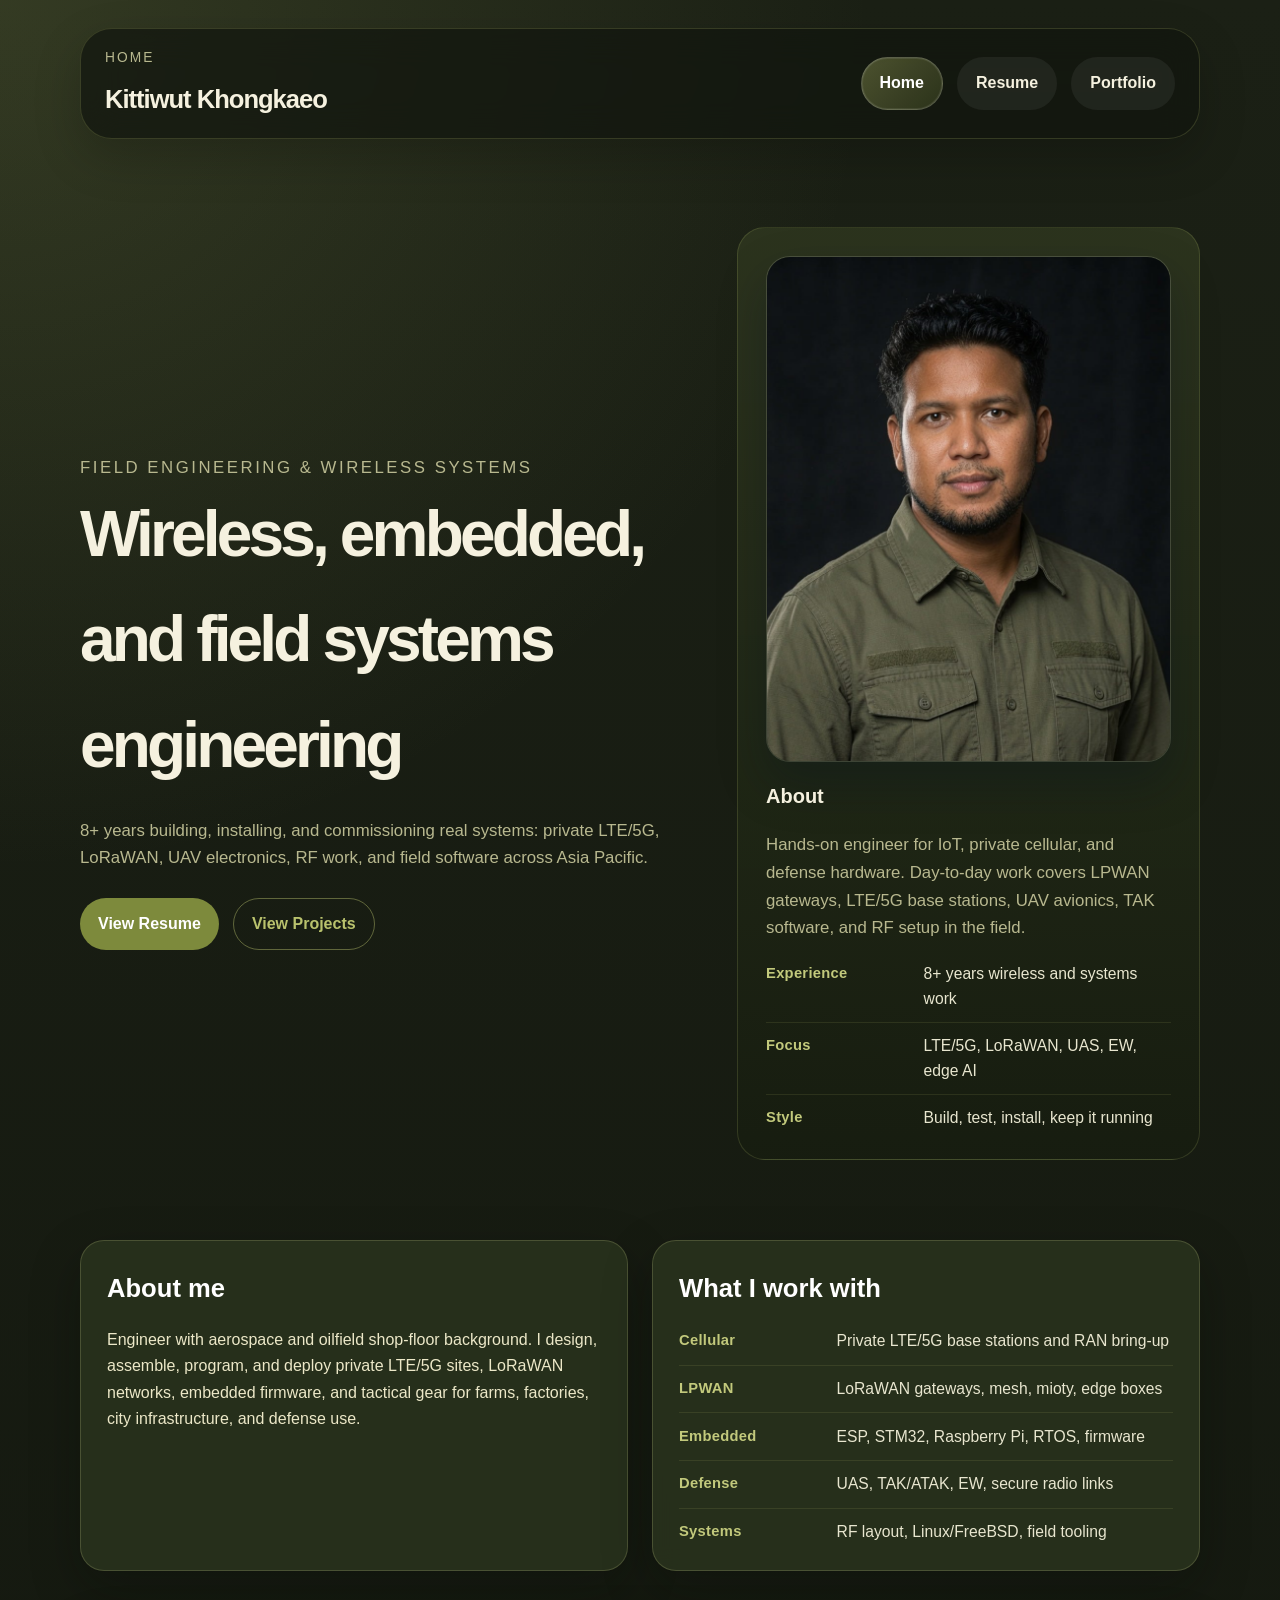
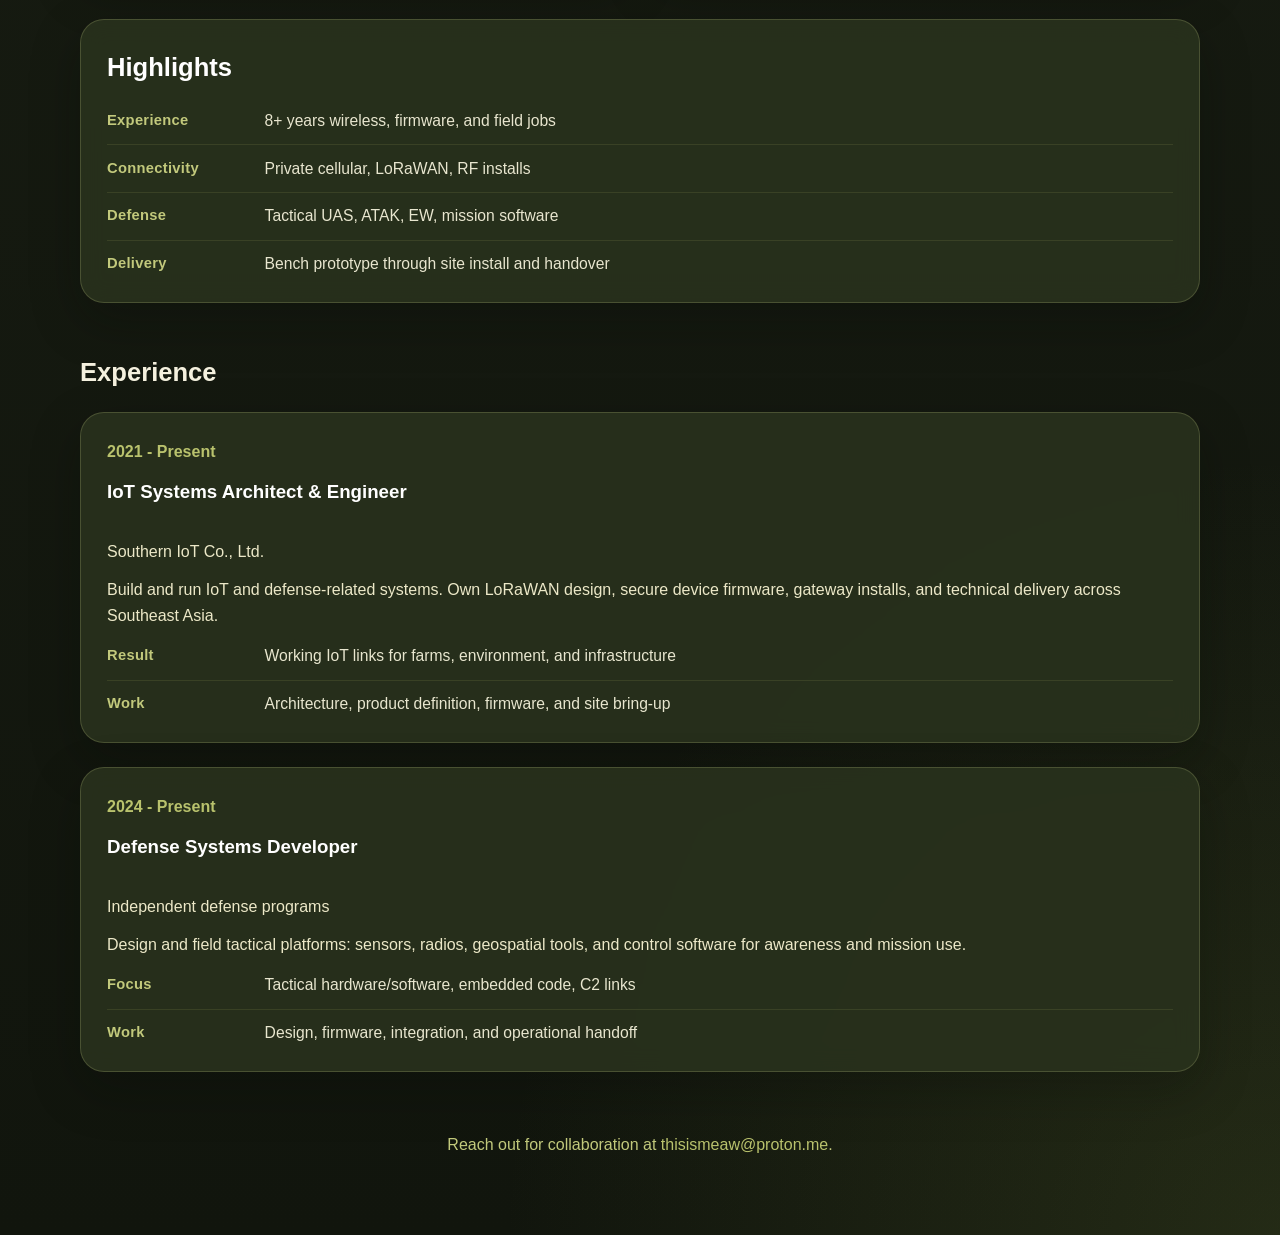
==== index.html @ ca8eb490 "Release" ====
<!DOCTYPE html>
<html lang="en">
  <head>
    <meta charset="UTF-8" />
    <meta name="viewport" content="width=device-width, initial-scale=1.0" />
    <title>Kittiwut Khongkaeo | Home</title>
    <link rel="stylesheet" href="assets/css/site.css" />
  </head>
  <body>
    <main class="container">
      <header class="site-header">
        <div>
          <p class="site-label">Home</p>
          <h1 class="site-title">Kittiwut Khongkaeo</h1>
        </div>
        <nav class="nav-links">
          <a href="index.html" class="active" aria-current="page">Home</a>
          <a href="resume.html">Resume</a>
          <a href="portfolio.html">Portfolio</a>
        </nav>
      </header>

      <section class="hero with-profile">
        <div class="hero-copy">
          <p class="site-label">Field engineering &amp; wireless systems</p>
          <h1>Wireless, embedded, and field systems engineering</h1>
          <p>
            8+ years building, installing, and commissioning real systems: private LTE/5G, LoRaWAN,
            UAV electronics, RF work, and field software across Asia Pacific.
          </p>
          <div class="hero-actions">
            <a class="button" href="resume.html">View Resume</a>
            <a class="button secondary" href="portfolio.html">View Projects</a>
          </div>
        </div>
        <article class="profile-card">
          <img class="profile-image" src="assets/images/profile.jpg" alt="Kittiwut Khongkaeo" />
          <h2>About</h2>
          <p>
            Hands-on engineer for IoT, private cellular, and defense hardware. Day-to-day work covers
            LPWAN gateways, LTE/5G base stations, UAV avionics, TAK software, and RF setup in the field.
          </p>
          <ul class="details-list">
            <li><span>Experience</span><span>8+ years wireless and systems work</span></li>
            <li><span>Focus</span><span>LTE/5G, LoRaWAN, UAS, EW, edge AI</span></li>
            <li><span>Style</span><span>Build, test, install, keep it running</span></li>
          </ul>
        </article>
      </section>

      <section class="section">
        <div class="grid">
          <div class="card">
            <h2>About me</h2>
            <p>
              Engineer with aerospace and oilfield shop-floor background. I design, assemble, program, and
              deploy private LTE/5G sites, LoRaWAN networks, embedded firmware, and tactical gear for farms,
              factories, city infrastructure, and defense use.
            </p>
          </div>
          <div class="card">
            <h2>What I work with</h2>
            <ul class="details-list">
              <li><span>Cellular</span><span>Private LTE/5G base stations and RAN bring-up</span></li>
              <li><span>LPWAN</span><span>LoRaWAN gateways, mesh, mioty, edge boxes</span></li>
              <li><span>Embedded</span><span>ESP, STM32, Raspberry Pi, RTOS, firmware</span></li>
              <li><span>Defense</span><span>UAS, TAK/ATAK, EW, secure radio links</span></li>
              <li><span>Systems</span><span>RF layout, Linux/FreeBSD, field tooling</span></li>
            </ul>
          </div>
        </div>
      </section>

      <section class="section">
        <div class="card">
          <h2>Highlights</h2>
          <ul class="details-list">
            <li><span>Experience</span><span>8+ years wireless, firmware, and field jobs</span></li>
            <li><span>Connectivity</span><span>Private cellular, LoRaWAN, RF installs</span></li>
            <li><span>Defense</span><span>Tactical UAS, ATAK, EW, mission software</span></li>
            <li><span>Delivery</span><span>Bench prototype through site install and handover</span></li>
          </ul>
        </div>
      </section>

      <section class="section">
        <h2>Experience</h2>
        <div class="timeline">
          <div class="card timeline-item">
            <time>2021 - Present</time>
            <h3>IoT Systems Architect &amp; Engineer</h3>
            <p>Southern IoT Co., Ltd.</p>
            <p>
              Build and run IoT and defense-related systems. Own LoRaWAN design, secure device firmware,
              gateway installs, and technical delivery across Southeast Asia.
            </p>
            <ul class="details-list">
              <li><span>Result</span><span>Working IoT links for farms, environment, and infrastructure</span></li>
              <li><span>Work</span><span>Architecture, product definition, firmware, and site bring-up</span></li>
            </ul>
          </div>
          <div class="card timeline-item">
            <time>2024 - Present</time>
            <h3>Defense Systems Developer</h3>
            <p>Independent defense programs</p>
            <p>
              Design and field tactical platforms: sensors, radios, geospatial tools, and control software
              for awareness and mission use.
            </p>
            <ul class="details-list">
              <li><span>Focus</span><span>Tactical hardware/software, embedded code, C2 links</span></li>
              <li><span>Work</span><span>Design, firmware, integration, and operational handoff</span></li>
            </ul>
          </div>
        </div>
      </section>

      <footer class="footer">
        <p>Reach out for collaboration at <a href="mailto:thisismeaw@proton.me">thisismeaw@proton.me</a>.</p>
      </footer>
    </main>
  </body>
</html>
---- assets/css/site.css ----
:root {
  color-scheme: dark;
  color: #f5f1df;
  background: #1b2015;
  font-family: 'Inter', 'Segoe UI', Tahoma, Geneva, Verdana, sans-serif;
  font-size: 16px;
  line-height: 1.65;
  --surface: rgba(41, 49, 29, 0.92);
  --surface-strong: rgba(24, 30, 18, 0.98);
  --border: rgba(182, 190, 125, 0.24);
  --accent: #b9c26d;
  --accent-strong: #7d8a3c;
  --text-muted: #b8b88f;
}

* {
  box-sizing: border-box;
}

html, body {
  margin: 0;
  min-height: 100%;
}

body {
  background: radial-gradient(circle at top left, rgba(141, 153, 84, 0.22), transparent 28%),
              radial-gradient(circle at bottom right, rgba(112, 129, 57, 0.2), transparent 25%),
              linear-gradient(180deg, #1b2015 0%, #11150d 100%);
  color: #f5f1df;
}

img {
  max-width: 100%;
  display: block;
}

.card img {
  width: 100%;
  border-radius: 22px;
  margin-bottom: 18px;
  object-fit: cover;
}

.card.card-horizontal {
  display: grid;
  grid-template-columns: minmax(260px, 340px) minmax(0, 1fr);
  gap: 28px 32px;
  align-items: start;
}

.card.card-horizontal .card-image-link,
.card.card-horizontal .card-media,
.card.card-horizontal .card-side {
  width: 100%;
  max-width: none;
  min-width: 0;
}

.card-media {
  margin: 0;
  display: flex;
  flex-direction: column;
  gap: 10px;
  min-width: 0;
}

.card-media .card-image-link {
  width: 100%;
  max-width: 100%;
}

/* Photo-style caption under image column only */
.card-media .image-note,
.image-note {
  display: block;
  margin: 0;
  padding: 0 4px;
  width: 100%;
  box-sizing: border-box;
  font-size: 0.75rem;
  line-height: 1.45;
  color: var(--text-muted);
  text-align: left;
  font-style: italic;
  opacity: 0.92;
}

.card.card-horizontal .card-body {
  min-width: 0;
}

.card.card-horizontal .card-image {
  width: 100%;
  height: 240px;
  margin-bottom: 0;
  border-radius: 26px;
  object-fit: cover;
  object-position: center;
}

.card-side {
  display: flex;
  align-items: center;
  justify-content: center;
  min-height: 220px;
  border-radius: 26px;
  overflow: hidden;
  box-shadow: 0 16px 40px rgba(0, 0, 0, 0.18);
  background: linear-gradient(180deg, rgba(92, 102, 41, 0.9), rgba(63, 70, 28, 0.85));
  color: #f7f5e2;
  padding: 24px;
  text-align: center;
  font-size: 1rem;
  line-height: 1.4;
}

.card-side span {
  display: inline-block;
  max-width: 100%;
}

.project-grid {
  display: flex;
  flex-direction: column;
  gap: 24px;
}

.card-image-link {
  display: block;
  width: 100%;
  border-radius: 26px;
  overflow: hidden;
  box-shadow: 0 16px 40px rgba(0, 0, 0, 0.18);
  transition: transform 180ms ease, box-shadow 180ms ease;
}

.card-image-link:hover {
  transform: translateY(-2px);
  box-shadow: 0 22px 54px rgba(0, 0, 0, 0.24);
}

.card-image-link img {
  display: block;
}

.card-image-link::after {
  content: "";
}

.card-image-link {
  cursor: zoom-in;
}

@media (max-width: 900px) {
  .card.card-horizontal {
    grid-template-columns: 1fr;
  }

  .card.card-horizontal .card-image {
    height: 220px;
  }
}

a {
  color: var(--accent);
  text-decoration: none;
}

a:hover {
  text-decoration: underline;
}

button, .button {
  display: inline-flex;
  align-items: center;
  justify-content: center;
  gap: 8px;
  border: none;
  border-radius: 999px;
  padding: 12px 18px;
  background: var(--accent-strong);
  color: #fff;
  cursor: pointer;
  font-weight: 600;
  transition: transform 160ms ease, box-shadow 160ms ease, background 160ms ease;
}

.button.secondary {
  background: transparent;
  color: var(--accent);
  border: 1px solid rgba(185, 194, 109, 0.45);
}

button:hover, .button:hover {
  transform: translateY(-1px);
  box-shadow: 0 16px 30px rgba(11, 15, 6, 0.32);
}

.container {
  width: min(1120px, calc(100% - 32px));
  margin: 0 auto;
  padding: 28px 0 60px;
}

.site-header {
  display: flex;
  align-items: center;
  justify-content: space-between;
  gap: 16px;
  margin-bottom: 40px;
  padding: 18px 24px;
  background: rgba(17, 21, 14, 0.72);
  border: 1px solid rgba(185, 194, 109, 0.2);
  border-radius: 32px;
  box-shadow: 0 18px 48px rgba(3, 6, 2, 0.2);
  backdrop-filter: blur(18px);
  position: sticky;
  top: 18px;
  z-index: 10;
}

.site-label {
  margin: 0 0 8px;
  color: var(--text-muted);
  font-size: 0.86rem;
  letter-spacing: 0.15em;
  text-transform: uppercase;
}

.site-title {
  margin: 0;
  font-size: clamp(1.3rem, 2vw, 1.8rem);
  letter-spacing: -0.04em;
}

.nav-links {
  display: flex;
  align-items: center;
  gap: 14px;
  flex-wrap: wrap;
}

.nav-links a {
  display: inline-flex;
  align-items: center;
  justify-content: center;
  padding: 12px 18px;
  border-radius: 999px;
  background: rgba(255, 255, 255, 0.06);
  color: #f5f1df;
  border: 1px solid transparent;
  transition: background 180ms ease, border-color 180ms ease, transform 180ms ease, color 180ms ease, box-shadow 180ms ease;
  font-weight: 600;
}

.nav-links a:hover,
.nav-links a:focus-visible {
  background: rgba(185, 194, 109, 0.22);
  border-color: rgba(185, 194, 109, 0.38);
  transform: translateY(-1px);
  box-shadow: 0 14px 24px rgba(0, 0, 0, 0.16);
  color: #fff;
}

.nav-links a.active {
  color: #fff;
  background: linear-gradient(135deg, rgba(185, 194, 109, 0.34), rgba(125, 138, 60, 0.24));
  border-color: rgba(255, 255, 255, 0.18);
  box-shadow: inset 0 0 0 1px rgba(255, 255, 255, 0.08);
}

.hero {
  padding: 48px 0 32px;
}

.hero h1 {
  margin: 0;
  font-size: clamp(2.6rem, 5vw, 4.2rem);
  letter-spacing: -0.06em;
}

.hero p {
  margin: 18px 0 0;
  max-width: 760px;
  color: var(--text-muted);
  font-size: 1.05rem;
}

.hero.with-profile {
  display: grid;
  grid-template-columns: minmax(0, 1.35fr) minmax(220px, 1fr);
  gap: 32px;
  align-items: center;
}

.hero.with-profile .hero-copy {
  max-width: 680px;
}

.profile-card {
  display: grid;
  gap: 18px;
  padding: 28px;
  border-radius: 28px;
  background: linear-gradient(180deg, rgba(45, 53, 30, 0.95), rgba(23, 29, 16, 0.98));
  border: 1px solid rgba(185, 194, 109, 0.18);
}

.profile-image {
  display: block;
  width: 100%;
  height: auto;
  aspect-ratio: 4 / 5;
  object-fit: cover;
  border-radius: 24px;
  border: 1px solid rgba(255, 255, 255, 0.1);
  background: rgba(255, 255, 255, 0.04);
  box-shadow: 0 22px 48px rgba(5, 13, 34, 0.28);
}

.profile-card h2 {
  margin: 0;
  font-size: 1.25rem;
}

.profile-card p {
  margin: 0;
  color: var(--text-muted);
}

.profile-card .details-list {
  margin: 0;
}

.hero .hero-actions {
  margin-top: 26px;
  display: flex;
  flex-wrap: wrap;
  gap: 14px;
}

.section {
  margin-top: 48px;
}

.section h2 {
  font-size: clamp(1.55rem, 2vw, 2.2rem);
  margin: 0 0 18px;
}

.section-subtitle {
  color: var(--text-muted);
  max-width: 820px;
}

.grid {
  display: grid;
  grid-template-columns: repeat(auto-fit, minmax(260px, 1fr));
  gap: 24px;
}

.card {
  background: var(--surface);
  border: 1px solid var(--border);
  border-radius: 24px;
  padding: 26px;
  box-shadow: 0 18px 50px rgba(8, 12, 6, 0.28);
  backdrop-filter: blur(12px);
}

.card h2, .card h3 {
  margin-top: 0;
  color: #fff;
}

.card p,
.card li,
.card dd,
.card dt {
  color: #ece8c8;
}

.details-list {
  list-style: none;
  padding: 0;
  margin: 0;
  display: grid;
  gap: 0;
}

.details-list li {
  display: grid;
  grid-template-columns: minmax(6.5rem, 8.5rem) minmax(0, 1fr);
  column-gap: 1.35rem;
  row-gap: 0.25rem;
  align-items: start;
  padding: 0.7rem 0;
  border-bottom: 1px solid rgba(185, 194, 109, 0.12);
}

.details-list li:first-child {
  padding-top: 0.15rem;
}

.details-list li:last-child {
  border-bottom: none;
  padding-bottom: 0;
}

.details-list li span:first-child {
  color: #c2c97c;
  font-weight: 600;
  font-size: 0.92rem;
  letter-spacing: 0.02em;
  line-height: 1.5;
  white-space: nowrap;
}

.details-list li span:last-child {
  color: #e8e6cf;
  font-size: 0.98rem;
  line-height: 1.55;
  text-align: left;
  min-width: 0;
}

/* Project cards: more air after the description */
.card-body > .details-list {
  margin-top: 1.35rem;
  padding-top: 0.35rem;
}

.card-body > p + .details-list {
  margin-top: 1.5rem;
}

@media (max-width: 560px) {
  .details-list li {
    grid-template-columns: 1fr;
    row-gap: 0.2rem;
    padding: 0.85rem 0;
  }

  .details-list li span:first-child {
    white-space: normal;
  }
}

.timeline {
  display: grid;
  gap: 24px;
}

.timeline-item {
  display: grid;
  gap: 12px;
}

.timeline-item time {
  color: var(--accent);
  font-weight: 600;
}

.timeline-item p {
  margin: 0;
}

.skills-grid {
  display: flex;
  flex-wrap: wrap;
  justify-content: center;
  align-items: center;
  gap: 12px;
}

.card:has(.skills-grid) {
  text-align: center;
}

.card:has(.skills-grid) h2 {
  text-align: center;
  margin-bottom: 18px;
}

.skill-pill {
  display: inline-flex;
  align-items: center;
  justify-content: center;
  padding: 10px 16px;
  border-radius: 999px;
  background: rgba(185, 194, 109, 0.14);
  color: #ece8c8;
  font-size: 0.95rem;
  text-align: center;
  white-space: nowrap;
  line-height: 1.2;
}

.footer {
  margin-top: 60px;
  text-align: center;
  color: #c2c97c;
}

@media (max-width: 640px) {
  .section {
    margin-top: 38px;
  }

  .site-header {
    flex-direction: column;
    align-items: flex-start;
  }

  .hero.with-profile {
    grid-template-columns: 1fr;
  }
}
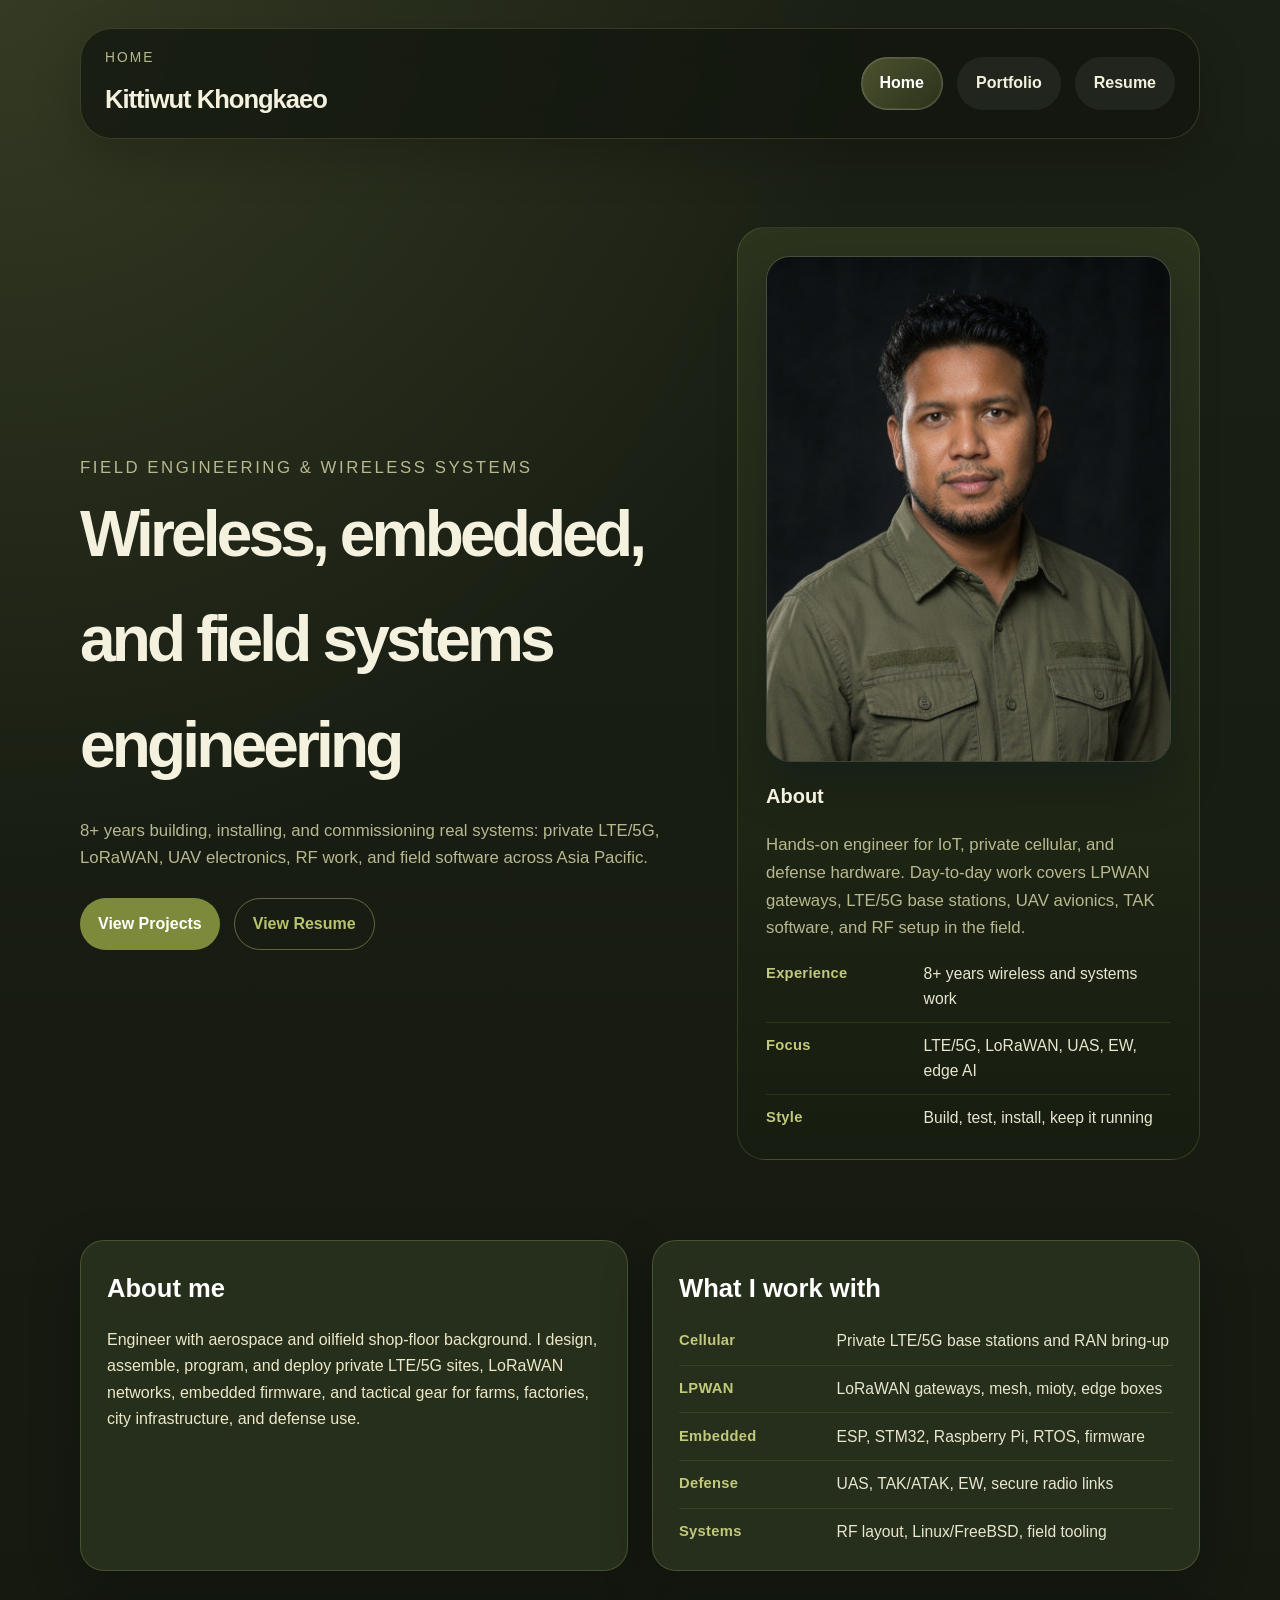
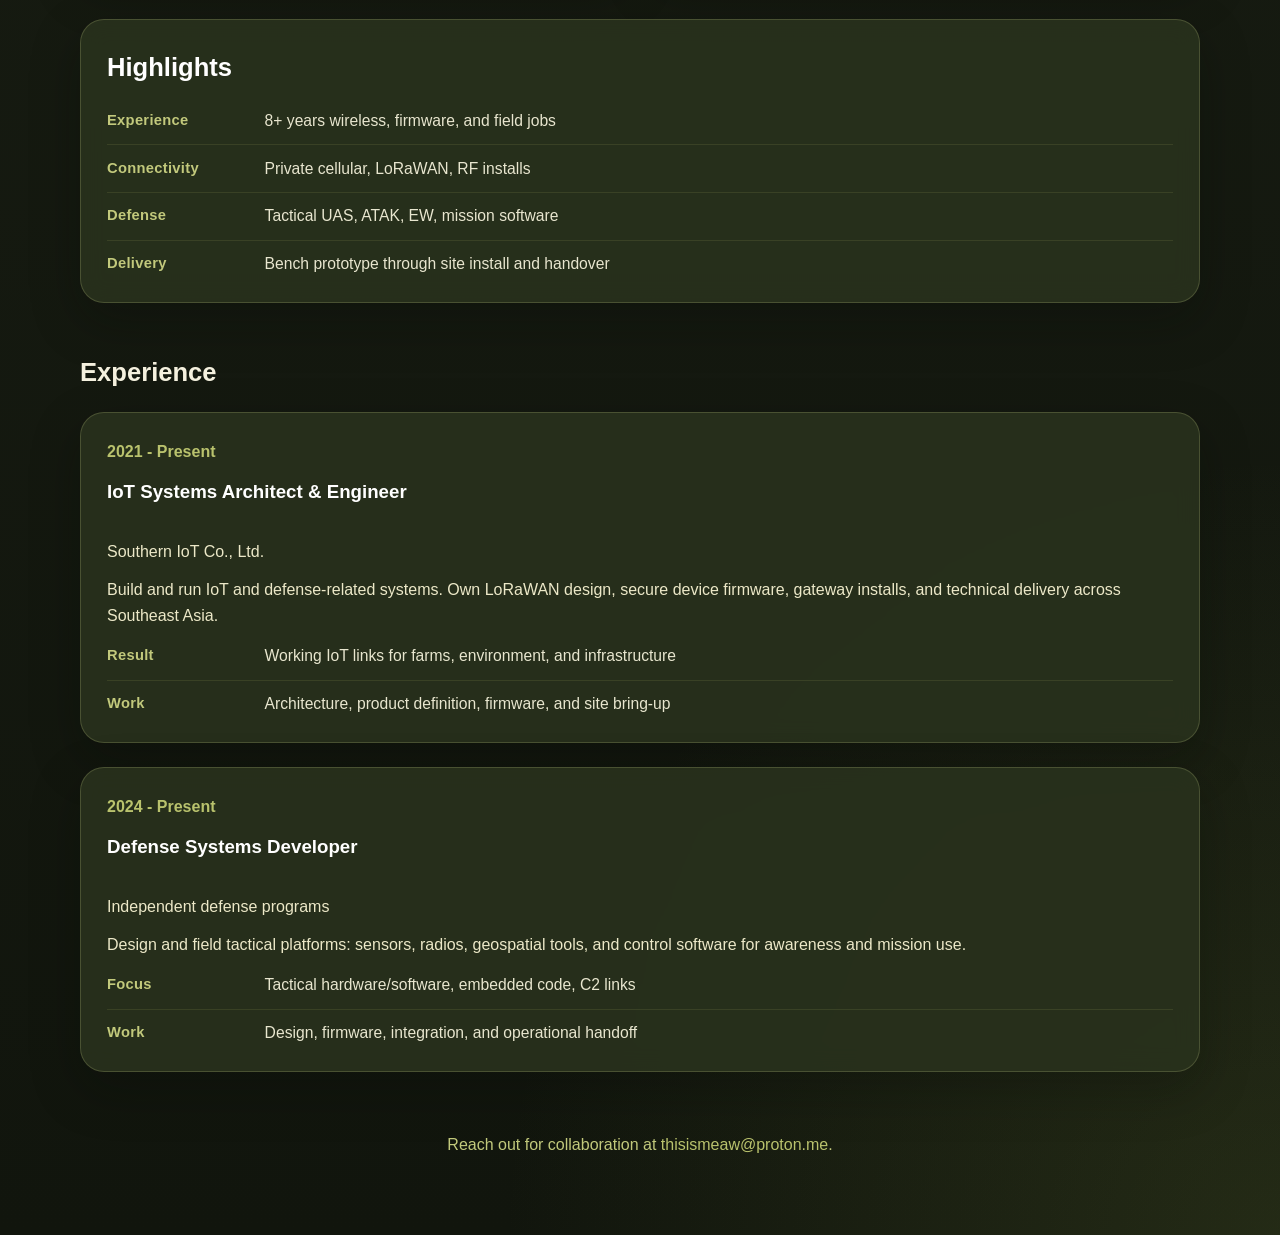
==== commit d0bac004: "..." ====
--- a/index.html
+++ b/index.html
@@ -15,8 +15,8 @@
         </div>
         <nav class="nav-links">
           <a href="index.html" class="active" aria-current="page">Home</a>
+          <a href="portfolio.html">Portfolio</a>
           <a href="resume.html">Resume</a>
-          <a href="portfolio.html">Portfolio</a>
         </nav>
       </header>
 
@@ -29,8 +29,8 @@
             UAV electronics, RF work, and field software across Asia Pacific.
           </p>
           <div class="hero-actions">
-            <a class="button" href="resume.html">View Resume</a>
-            <a class="button secondary" href="portfolio.html">View Projects</a>
+            <a class="button" href="portfolio.html">View Projects</a>
+            <a class="button secondary" href="resume.html">View Resume</a>
           </div>
         </div>
         <article class="profile-card">
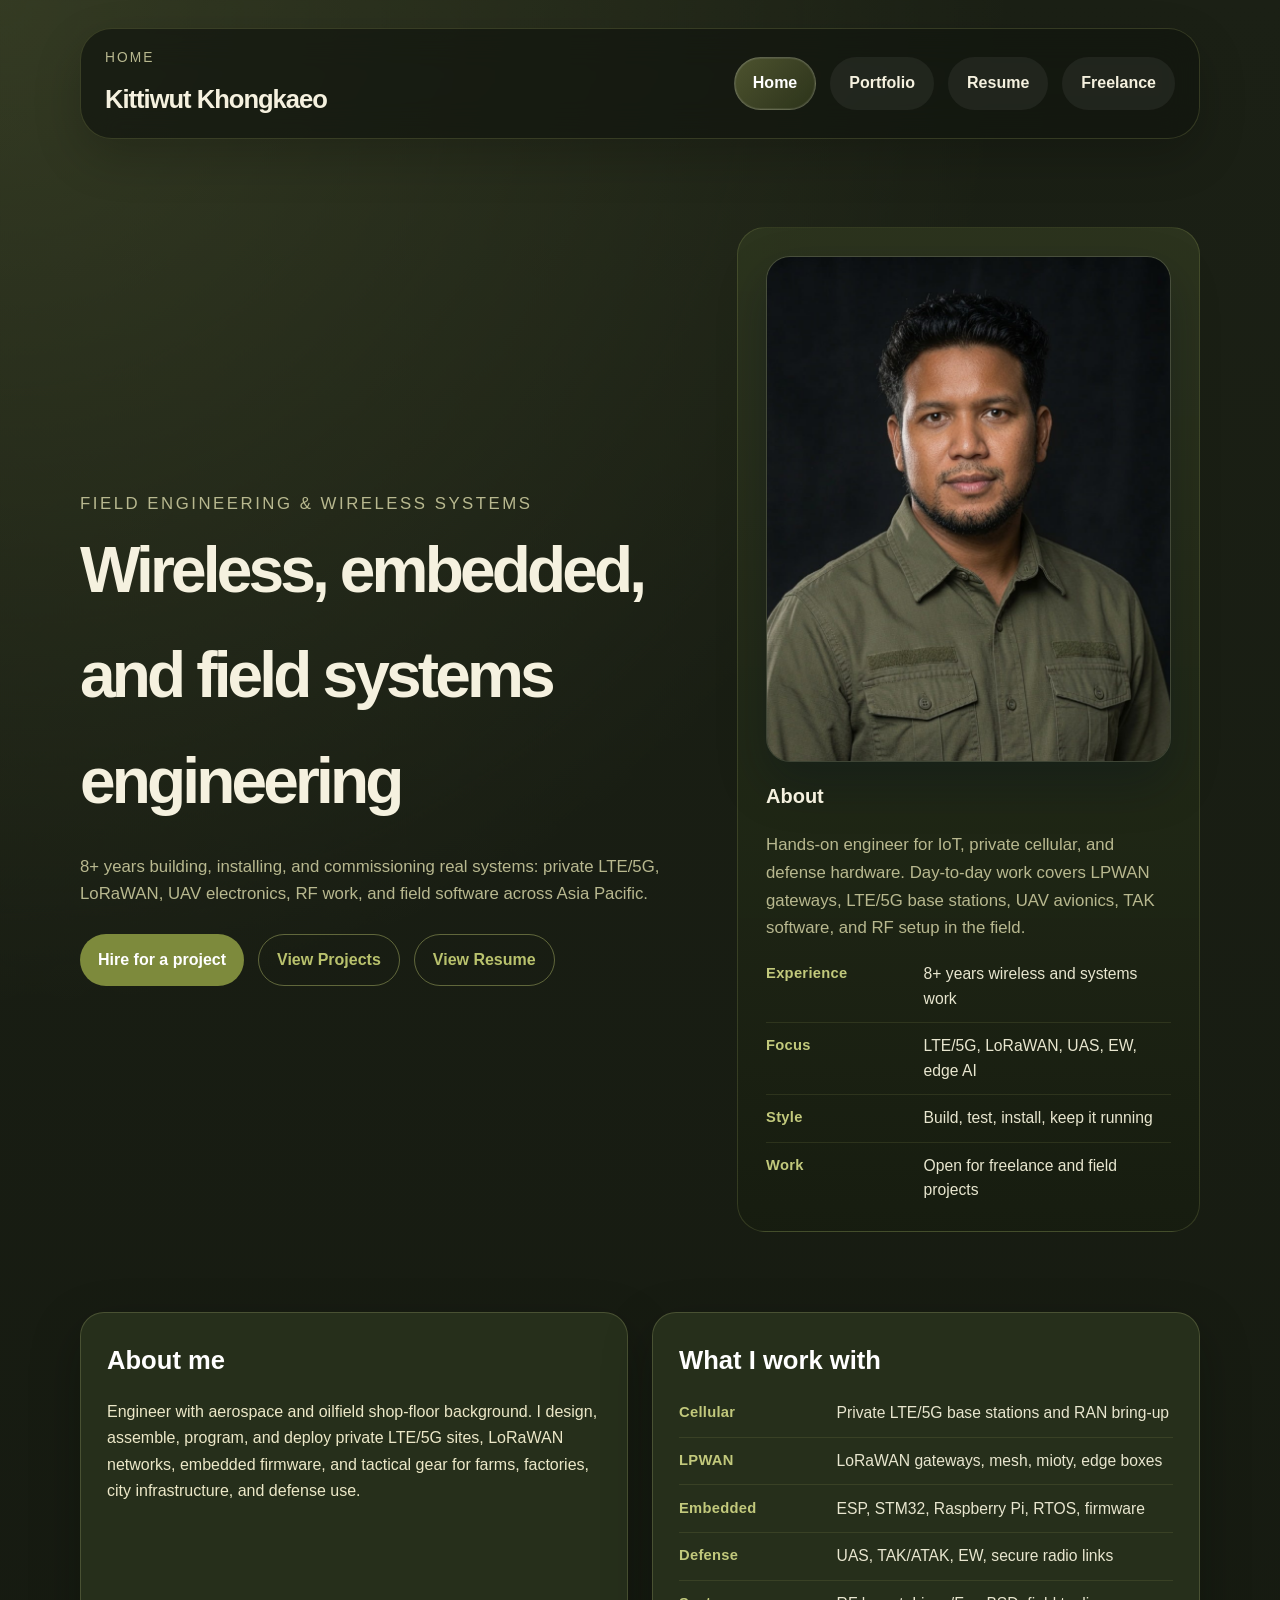
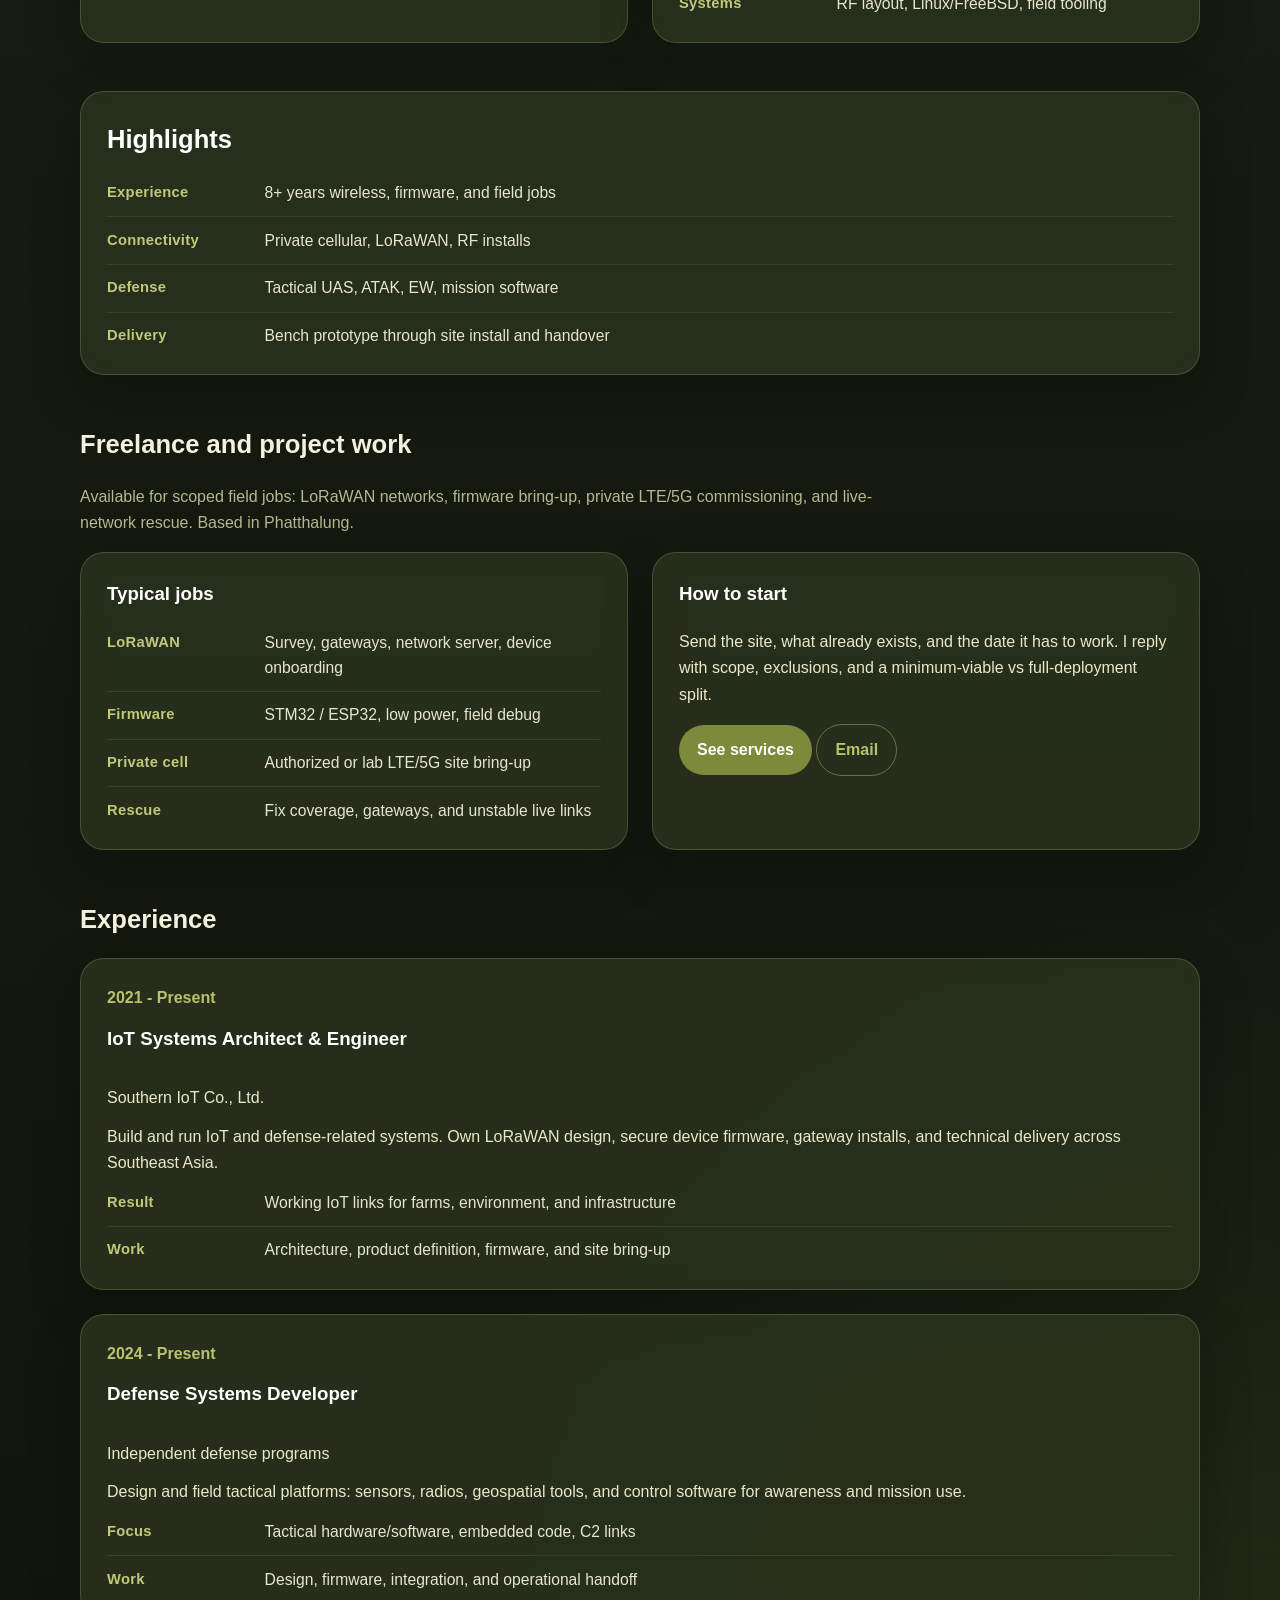
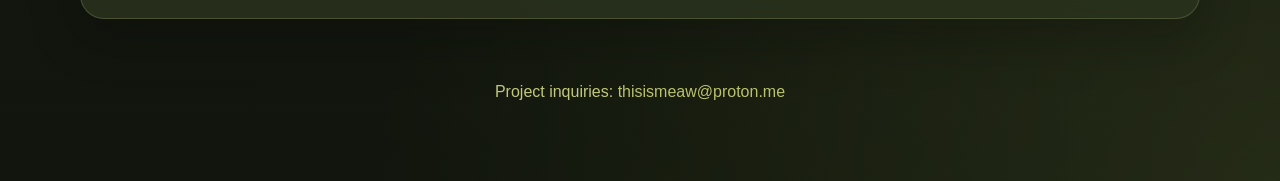
==== commit 36a94a85: "Add freelance and project services page" ====
--- a/index.html
+++ b/index.html
@@ -17,6 +17,7 @@
           <a href="index.html" class="active" aria-current="page">Home</a>
           <a href="portfolio.html">Portfolio</a>
           <a href="resume.html">Resume</a>
+          <a href="services.html">Freelance</a>
         </nav>
       </header>
 
@@ -29,7 +30,8 @@
             UAV electronics, RF work, and field software across Asia Pacific.
           </p>
           <div class="hero-actions">
-            <a class="button" href="portfolio.html">View Projects</a>
+            <a class="button" href="services.html">Hire for a project</a>
+            <a class="button secondary" href="portfolio.html">View Projects</a>
             <a class="button secondary" href="resume.html">View Resume</a>
           </div>
         </div>
@@ -44,6 +46,7 @@
             <li><span>Experience</span><span>8+ years wireless and systems work</span></li>
             <li><span>Focus</span><span>LTE/5G, LoRaWAN, UAS, EW, edge AI</span></li>
             <li><span>Style</span><span>Build, test, install, keep it running</span></li>
+            <li><span>Work</span><span>Open for freelance and field projects</span></li>
           </ul>
         </article>
       </section>
@@ -84,6 +87,36 @@
       </section>
 
       <section class="section">
+        <h2>Freelance and project work</h2>
+        <p class="section-subtitle">
+          Available for scoped field jobs: LoRaWAN networks, firmware bring-up, private LTE/5G
+          commissioning, and live-network rescue. Based in Phatthalung.
+        </p>
+        <div class="grid">
+          <div class="card">
+            <h3>Typical jobs</h3>
+            <ul class="details-list">
+              <li><span>LoRaWAN</span><span>Survey, gateways, network server, device onboarding</span></li>
+              <li><span>Firmware</span><span>STM32 / ESP32, low power, field debug</span></li>
+              <li><span>Private cell</span><span>Authorized or lab LTE/5G site bring-up</span></li>
+              <li><span>Rescue</span><span>Fix coverage, gateways, and unstable live links</span></li>
+            </ul>
+          </div>
+          <div class="card">
+            <h3>How to start</h3>
+            <p>
+              Send the site, what already exists, and the date it has to work. I reply with scope,
+              exclusions, and a minimum-viable vs full-deployment split.
+            </p>
+            <div class="hero-actions">
+              <a class="button" href="services.html">See services</a>
+              <a class="button secondary" href="mailto:thisismeaw@proton.me?subject=Project%20inquiry">Email</a>
+            </div>
+          </div>
+        </div>
+      </section>
+
+      <section class="section">
         <h2>Experience</h2>
         <div class="timeline">
           <div class="card timeline-item">
@@ -116,7 +149,7 @@
       </section>
 
       <footer class="footer">
-        <p>Reach out for collaboration at <a href="mailto:thisismeaw@proton.me">thisismeaw@proton.me</a>.</p>
+        <p>Project inquiries: <a href="mailto:thisismeaw@proton.me">thisismeaw@proton.me</a></p>
       </footer>
     </main>
   </body>
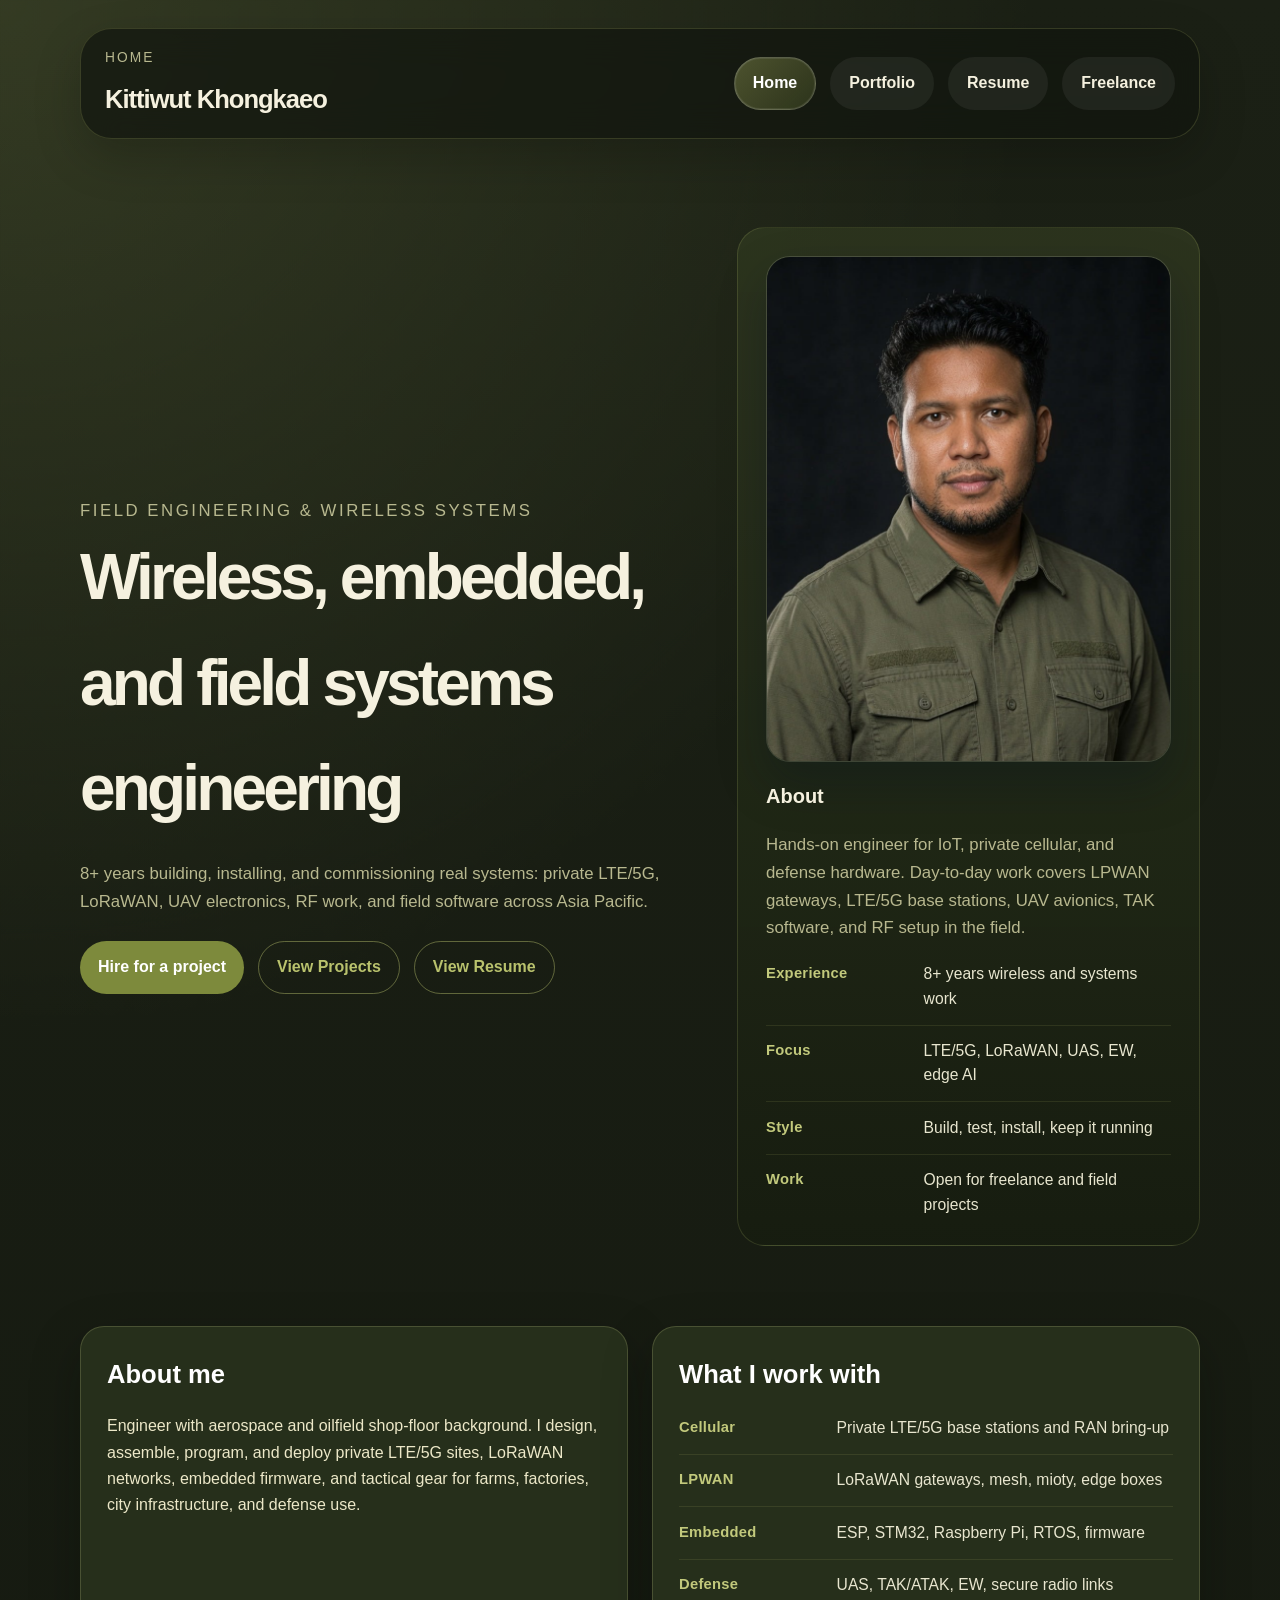
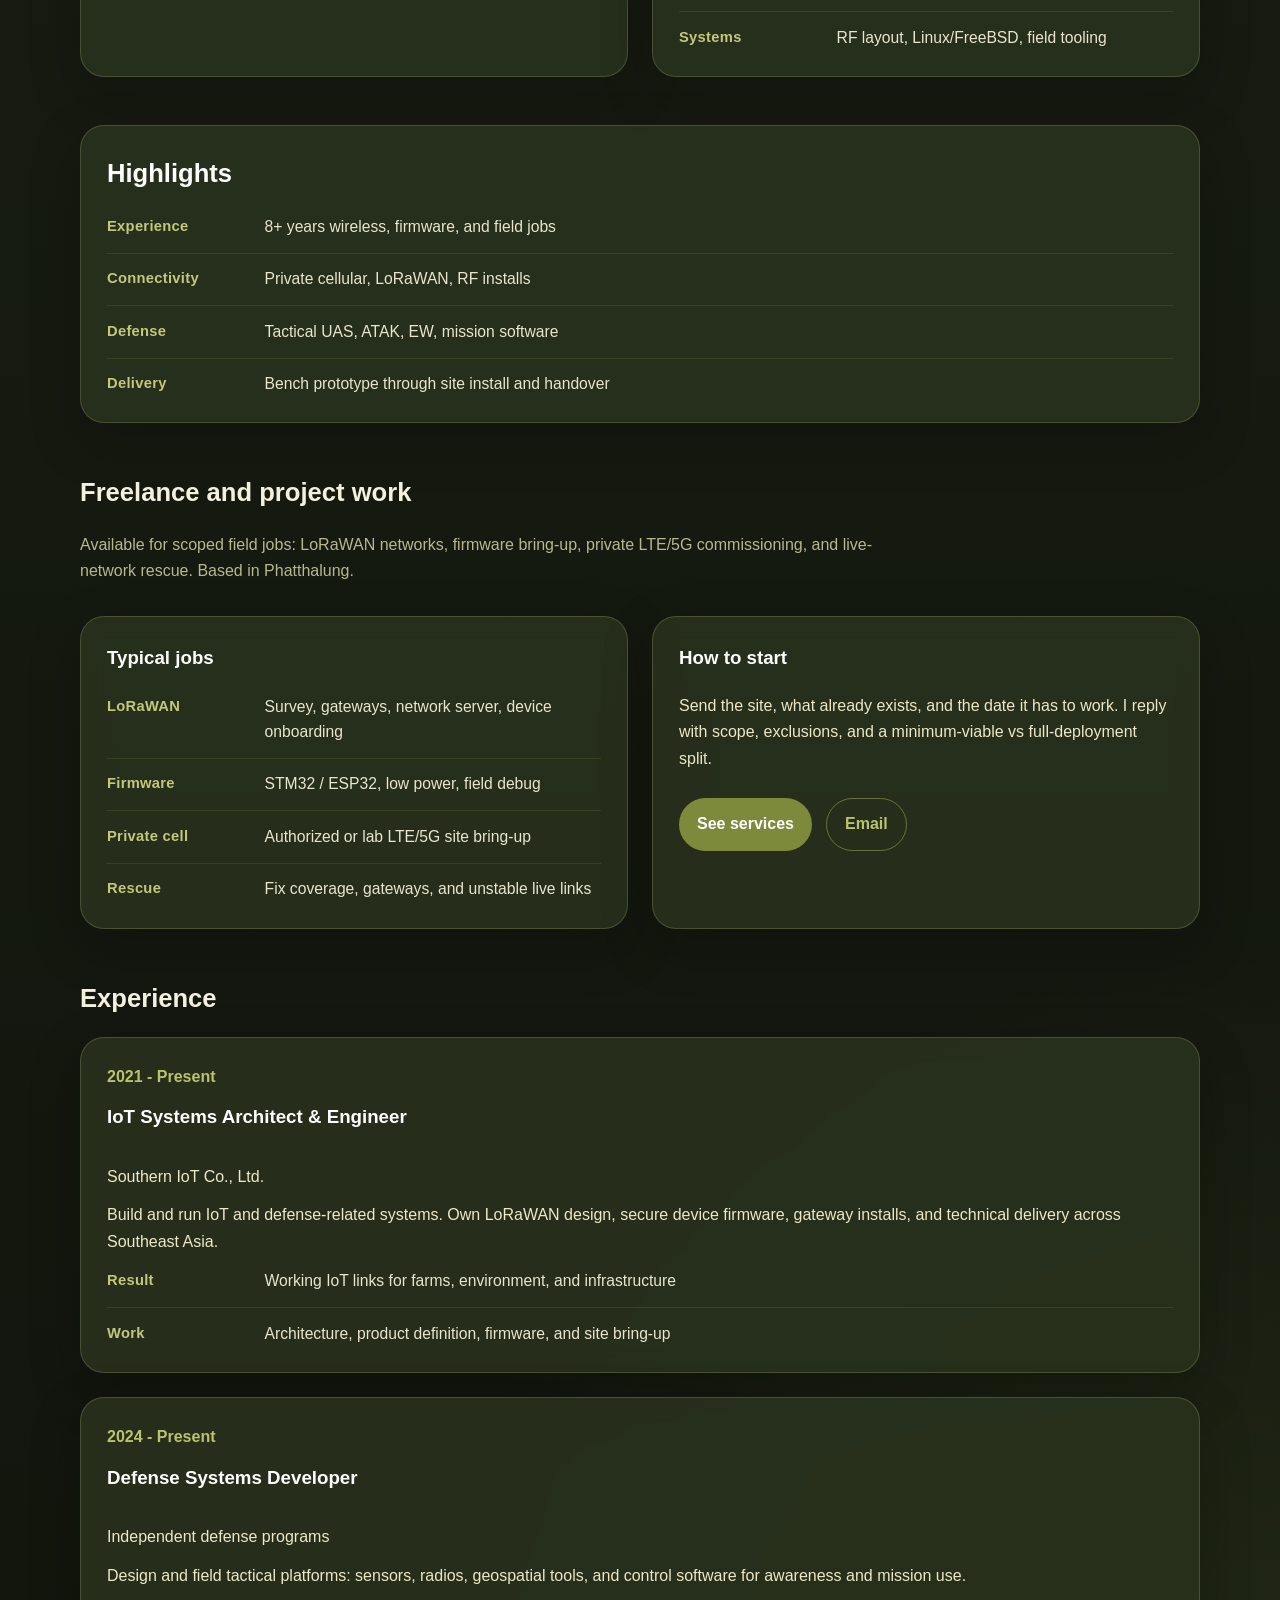
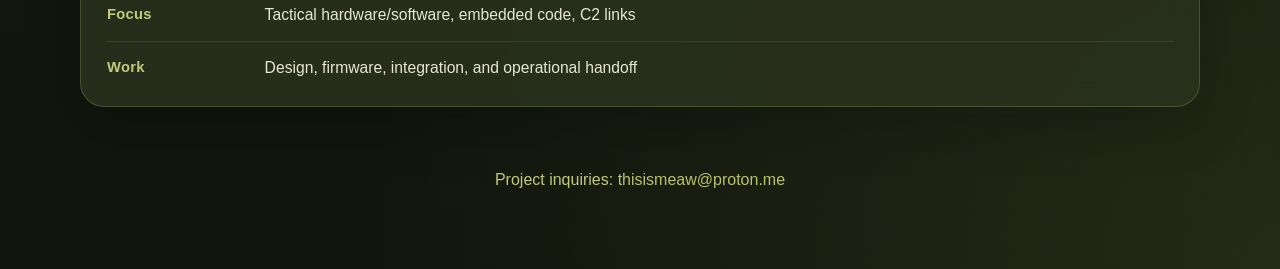
==== commit a2257d51: "Add Overwatch as first portfolio project and Cloudflare analytics" ====
--- a/index.html
+++ b/index.html
@@ -152,5 +152,6 @@
         <p>Project inquiries: <a href="mailto:thisismeaw@proton.me">thisismeaw@proton.me</a></p>
       </footer>
     </main>
+    <!-- Cloudflare Web Analytics --><script type='module' src='https://static.cloudflareinsights.com/beacon.min.js' data-cf-beacon='{"token": "825c55b2adf44a6ba138a3e7b83cdfe3"}'></script><!-- End Cloudflare Web Analytics -->
   </body>
 </html>
--- a/assets/css/site.css
+++ b/assets/css/site.css
@@ -11,10 +11,15 @@
   --accent: #b9c26d;
   --accent-strong: #7d8a3c;
   --text-muted: #b8b88f;
+  --header-offset: 108px;
 }
 
 * {
   box-sizing: border-box;
+}
+
+html {
+  scroll-padding-top: var(--header-offset);
 }
 
 html, body {
@@ -69,7 +74,6 @@
   max-width: 100%;
 }
 
-/* Photo-style caption under image column only */
 .card-media .image-note,
 .image-note {
   display: block;
@@ -141,10 +145,6 @@
 
 .card-image-link img {
   display: block;
-}
-
-.card-image-link::after {
-  content: "";
 }
 
 .card-image-link {
@@ -219,6 +219,25 @@
   z-index: 10;
 }
 
+.page-freelance .site-header {
+  position: relative;
+  top: auto;
+  z-index: 1;
+  margin-bottom: 56px;
+}
+
+.page-freelance .hero {
+  padding: 12px 0 48px;
+}
+
+.page-freelance .section {
+  margin-top: 72px;
+}
+
+.page-freelance .services-block {
+  padding-top: 8px;
+}
+
 .site-label {
   margin: 0 0 8px;
   color: var(--text-muted);
@@ -301,9 +320,9 @@
   display: grid;
   gap: 18px;
   padding: 28px;
-  border-radius: 28px;
   background: linear-gradient(180deg, rgba(45, 53, 30, 0.95), rgba(23, 29, 16, 0.98));
   border: 1px solid rgba(185, 194, 109, 0.18);
+  border-radius: 28px;
 }
 
 .profile-image {
@@ -332,7 +351,8 @@
   margin: 0;
 }
 
-.hero .hero-actions {
+.hero .hero-actions,
+.card .hero-actions {
   margin-top: 26px;
   display: flex;
   flex-wrap: wrap;
@@ -351,12 +371,73 @@
 .section-subtitle {
   color: var(--text-muted);
   max-width: 820px;
+  margin: 0 0 32px;
 }
 
 .grid {
   display: grid;
   grid-template-columns: repeat(auto-fit, minmax(260px, 1fr));
   gap: 24px;
+}
+
+.service-grid {
+  display: grid;
+  grid-template-columns: repeat(2, minmax(0, 1fr));
+  gap: 28px 32px;
+}
+
+.service-card {
+  display: flex;
+  flex-direction: column;
+  min-height: 100%;
+  padding: 32px;
+  gap: 16px;
+}
+
+.service-card h3 {
+  margin: 0;
+  font-size: 1.28rem;
+  letter-spacing: -0.03em;
+}
+
+.service-card > p {
+  margin: 0;
+  color: var(--text-muted);
+}
+
+.service-meta {
+  margin-top: auto;
+  display: grid;
+  gap: 16px;
+  padding-top: 20px;
+  border-top: 1px solid rgba(185, 194, 109, 0.16);
+}
+
+.service-meta > div {
+  display: grid;
+  gap: 4px;
+}
+
+.meta-label {
+  display: block;
+  color: #c2c97c;
+  font-size: 0.78rem;
+  font-weight: 700;
+  letter-spacing: 0.08em;
+  text-transform: uppercase;
+}
+
+.meta-text {
+  display: block;
+  color: #e8e6cf;
+  font-size: 0.98rem;
+  line-height: 1.55;
+}
+
+.split-grid {
+  display: grid;
+  grid-template-columns: repeat(2, minmax(0, 1fr));
+  gap: 28px 32px;
 }
 
 .card {
@@ -394,7 +475,7 @@
   column-gap: 1.35rem;
   row-gap: 0.25rem;
   align-items: start;
-  padding: 0.7rem 0;
+  padding: 0.85rem 0;
   border-bottom: 1px solid rgba(185, 194, 109, 0.12);
 }
 
@@ -424,7 +505,6 @@
   min-width: 0;
 }
 
-/* Project cards: more air after the description */
 .card-body > .details-list {
   margin-top: 1.35rem;
   padding-top: 0.35rem;
@@ -432,6 +512,13 @@
 
 .card-body > p + .details-list {
   margin-top: 1.5rem;
+}
+
+@media (max-width: 800px) {
+  .service-grid,
+  .split-grid {
+    grid-template-columns: 1fr;
+  }
 }
 
 @media (max-width: 560px) {
@@ -507,6 +594,10 @@
     margin-top: 38px;
   }
 
+  .page-freelance .section {
+    margin-top: 48px;
+  }
+
   .site-header {
     flex-direction: column;
     align-items: flex-start;
@@ -515,4 +606,4 @@
   .hero.with-profile {
     grid-template-columns: 1fr;
   }
-}+}
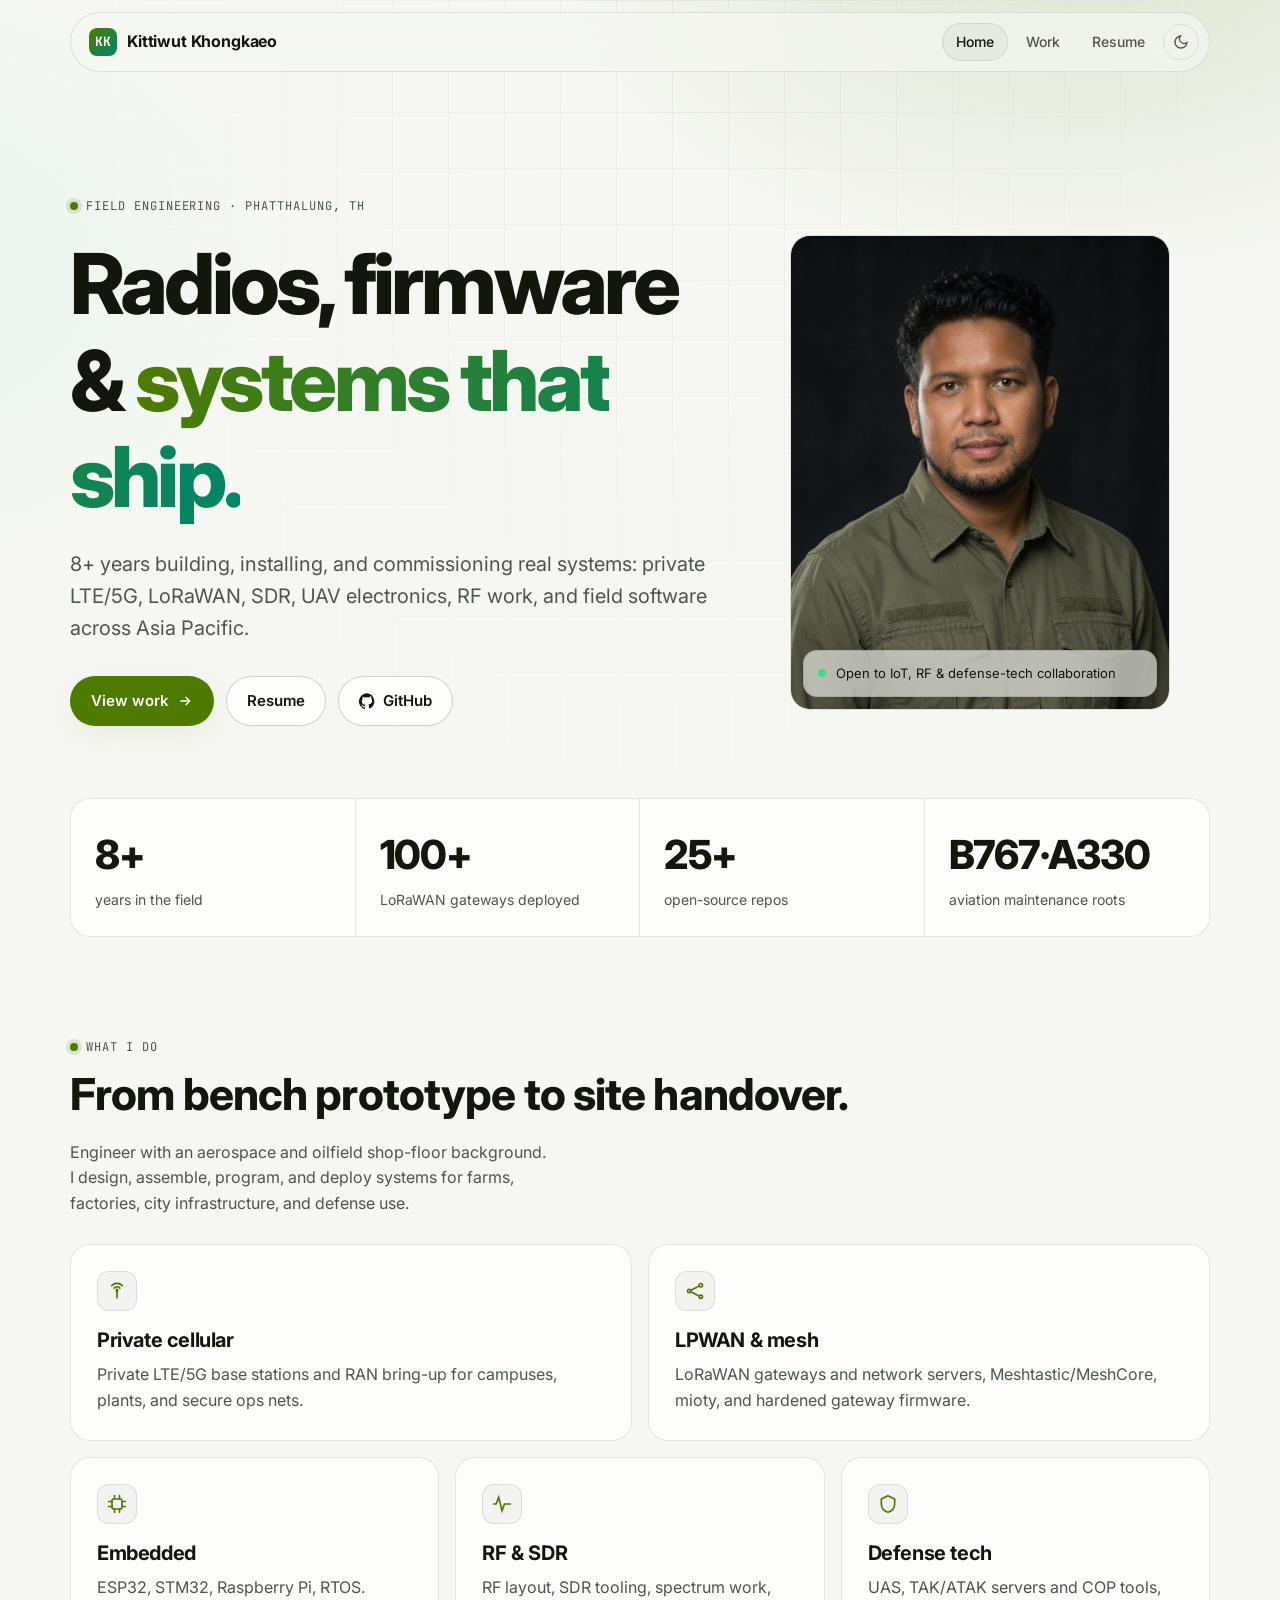
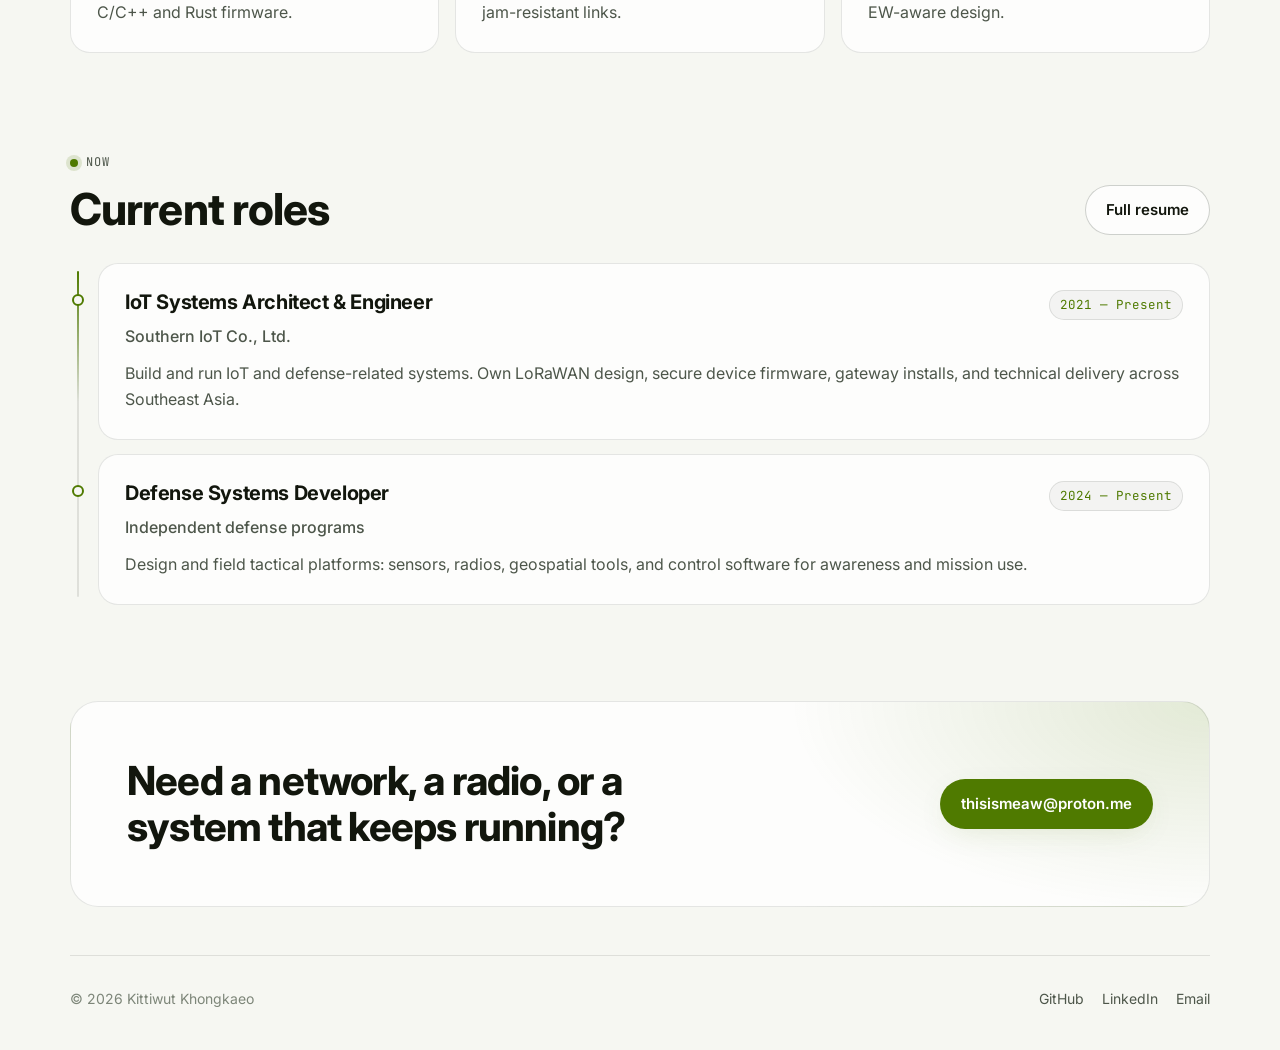
==== commit 11fde7df: "Redesign site with modern UI and add open-source projects Co-Authored-By: Claude Opus 5.5 <noreply@a" ====
--- a/index.html
+++ b/index.html
@@ -3,155 +3,140 @@
   <head>
     <meta charset="UTF-8" />
     <meta name="viewport" content="width=device-width, initial-scale=1.0" />
-    <title>Kittiwut Khongkaeo | Home</title>
+    <title>Kittiwut Khongkaeo · Wireless &amp; Embedded Engineer</title>
+    <meta name="description" content="Kittiwut Khongkaeo — wireless, embedded, and field systems engineer. Private LTE/5G, LoRaWAN, SDR, UAV and TAK systems." />
+    <meta property="og:title" content="Kittiwut Khongkaeo" />
+    <meta property="og:description" content="Wireless, embedded, and field systems engineering." />
+    <meta property="og:image" content="assets/images/profile.jpg" />
+    <meta name="theme-color" content="#07090c" />
+    <script>try{var t=localStorage.getItem("theme");if(t)document.documentElement.setAttribute("data-theme",t)}catch(e){}</script>
+    <link rel="preconnect" href="https://fonts.googleapis.com" />
+    <link rel="preconnect" href="https://fonts.gstatic.com" crossorigin />
+    <link href="https://fonts.googleapis.com/css2?family=Inter:wght@400;500;600;700;800&family=JetBrains+Mono:wght@400;600&display=swap" rel="stylesheet" />
     <link rel="stylesheet" href="assets/css/site.css" />
   </head>
   <body>
+    <nav class="nav" aria-label="Main">
+      <div class="nav-inner">
+        <a class="brand" href="index.html"><span class="brand-mark">KK</span><span class="brand-name">Kittiwut Khongkaeo</span></a>
+        <div class="nav-links">
+          <a href="index.html" aria-current="page">Home</a>
+          <a href="portfolio.html">Work</a>
+          <a href="resume.html">Resume</a>
+          <button class="theme-toggle" type="button" aria-label="Toggle color theme">
+            <svg viewBox="0 0 24 24" fill="none" stroke="currentColor" stroke-width="2" stroke-linecap="round"><path d="M21 12.8A9 9 0 1 1 11.2 3a7 7 0 0 0 9.8 9.8z"/></svg>
+          </button>
+        </div>
+      </div>
+    </nav>
+
     <main class="container">
-      <header class="site-header">
-        <div>
-          <p class="site-label">Home</p>
-          <h1 class="site-title">Kittiwut Khongkaeo</h1>
+      <section class="hero">
+        <div class="hero-grid">
+          <div class="reveal">
+            <span class="eyebrow">Field engineering · Phatthalung, TH</span>
+            <h1>Radios, firmware &amp; <span class="grad">systems that ship.</span></h1>
+            <p class="lead">
+              8+ years building, installing, and commissioning real systems: private LTE/5G, LoRaWAN,
+              SDR, UAV electronics, RF work, and field software across Asia Pacific.
+            </p>
+            <div class="actions">
+              <a class="btn btn-primary" href="portfolio.html">View work
+                <svg viewBox="0 0 24 24" fill="none" stroke="currentColor" stroke-width="2"><path d="M5 12h14M13 6l6 6-6 6"/></svg></a>
+              <a class="btn btn-ghost" href="resume.html">Resume</a>
+              <a class="btn btn-ghost" href="https://github.com/hereismeaw" target="_blank" rel="noreferrer">
+                <svg viewBox="0 0 24 24" fill="currentColor"><path d="M12 .5a12 12 0 0 0-3.8 23.4c.6.1.8-.3.8-.6v-2c-3.3.7-4-1.6-4-1.6-.6-1.4-1.4-1.8-1.4-1.8-1.1-.7.1-.7.1-.7 1.2.1 1.9 1.2 1.9 1.2 1 1.8 2.8 1.3 3.5 1 .1-.8.4-1.3.7-1.6-2.7-.3-5.5-1.3-5.5-5.9 0-1.3.5-2.4 1.2-3.2-.1-.3-.5-1.5.1-3.2 0 0 1-.3 3.3 1.2a11.5 11.5 0 0 1 6 0C17.3 4.7 18.3 5 18.3 5c.6 1.7.2 2.9.1 3.2.8.8 1.2 1.9 1.2 3.2 0 4.6-2.8 5.6-5.5 5.9.4.4.8 1.1.8 2.2v3.3c0 .3.2.7.8.6A12 12 0 0 0 12 .5z"/></svg>
+                GitHub</a>
+            </div>
+          </div>
+          <figure class="profile reveal">
+            <img src="assets/images/profile.jpg" alt="Kittiwut Khongkaeo" />
+            <figcaption class="profile-tag"><span class="dot-live"></span>Open to IoT, RF &amp; defense-tech collaboration</figcaption>
+          </figure>
         </div>
-        <nav class="nav-links">
-          <a href="index.html" class="active" aria-current="page">Home</a>
-          <a href="portfolio.html">Portfolio</a>
-          <a href="resume.html">Resume</a>
-          <a href="services.html">Freelance</a>
-        </nav>
-      </header>
-
-      <section class="hero with-profile">
-        <div class="hero-copy">
-          <p class="site-label">Field engineering &amp; wireless systems</p>
-          <h1>Wireless, embedded, and field systems engineering</h1>
-          <p>
-            8+ years building, installing, and commissioning real systems: private LTE/5G, LoRaWAN,
-            UAV electronics, RF work, and field software across Asia Pacific.
-          </p>
-          <div class="hero-actions">
-            <a class="button" href="services.html">Hire for a project</a>
-            <a class="button secondary" href="portfolio.html">View Projects</a>
-            <a class="button secondary" href="resume.html">View Resume</a>
-          </div>
-        </div>
-        <article class="profile-card">
-          <img class="profile-image" src="assets/images/profile.jpg" alt="Kittiwut Khongkaeo" />
-          <h2>About</h2>
-          <p>
-            Hands-on engineer for IoT, private cellular, and defense hardware. Day-to-day work covers
-            LPWAN gateways, LTE/5G base stations, UAV avionics, TAK software, and RF setup in the field.
-          </p>
-          <ul class="details-list">
-            <li><span>Experience</span><span>8+ years wireless and systems work</span></li>
-            <li><span>Focus</span><span>LTE/5G, LoRaWAN, UAS, EW, edge AI</span></li>
-            <li><span>Style</span><span>Build, test, install, keep it running</span></li>
-            <li><span>Work</span><span>Open for freelance and field projects</span></li>
-          </ul>
-        </article>
       </section>
 
+      <div class="stats reveal">
+        <div class="stat"><b>8+</b><span>years in the field</span></div>
+        <div class="stat"><b>100+</b><span>LoRaWAN gateways deployed</span></div>
+        <div class="stat"><b>25+</b><span>open-source repos</span></div>
+        <div class="stat"><b>B767·A330</b><span>aviation maintenance roots</span></div>
+      </div>
+
       <section class="section">
-        <div class="grid">
-          <div class="card">
-            <h2>About me</h2>
-            <p>
-              Engineer with aerospace and oilfield shop-floor background. I design, assemble, program, and
-              deploy private LTE/5G sites, LoRaWAN networks, embedded firmware, and tactical gear for farms,
-              factories, city infrastructure, and defense use.
-            </p>
+        <div class="section-head reveal">
+          <div>
+            <span class="eyebrow">What I do</span>
+            <h2>From bench prototype to site handover.</h2>
           </div>
-          <div class="card">
-            <h2>What I work with</h2>
-            <ul class="details-list">
-              <li><span>Cellular</span><span>Private LTE/5G base stations and RAN bring-up</span></li>
-              <li><span>LPWAN</span><span>LoRaWAN gateways, mesh, mioty, edge boxes</span></li>
-              <li><span>Embedded</span><span>ESP, STM32, Raspberry Pi, RTOS, firmware</span></li>
-              <li><span>Defense</span><span>UAS, TAK/ATAK, EW, secure radio links</span></li>
-              <li><span>Systems</span><span>RF layout, Linux/FreeBSD, field tooling</span></li>
-            </ul>
-          </div>
+          <p class="muted">Engineer with an aerospace and oilfield shop-floor background. I design, assemble, program, and deploy systems for farms, factories, city infrastructure, and defense use.</p>
+        </div>
+
+        <div class="bento">
+          <article class="card span-3 reveal">
+            <div class="icon"><svg viewBox="0 0 24 24" fill="none" stroke="currentColor" stroke-width="2" stroke-linecap="round"><path d="M12 20v-8M8.5 8.5a5 5 0 0 1 7 0M5.6 5.6a9 9 0 0 1 12.8 0"/><circle cx="12" cy="11" r="1"/></svg></div>
+            <h3>Private cellular</h3>
+            <p>Private LTE/5G base stations and RAN bring-up for campuses, plants, and secure ops nets.</p>
+          </article>
+          <article class="card span-3 reveal">
+            <div class="icon"><svg viewBox="0 0 24 24" fill="none" stroke="currentColor" stroke-width="2" stroke-linecap="round"><circle cx="5" cy="12" r="2"/><circle cx="19" cy="5" r="2"/><circle cx="19" cy="19" r="2"/><path d="M7 11l10-5M7 13l10 5"/></svg></div>
+            <h3>LPWAN &amp; mesh</h3>
+            <p>LoRaWAN gateways and network servers, Meshtastic/MeshCore, mioty, and hardened gateway firmware.</p>
+          </article>
+          <article class="card span-2 reveal">
+            <div class="icon"><svg viewBox="0 0 24 24" fill="none" stroke="currentColor" stroke-width="2" stroke-linecap="round"><rect x="6" y="6" width="12" height="12" rx="2"/><path d="M9 2v4M15 2v4M9 18v4M15 18v4M2 9h4M2 15h4M18 9h4M18 15h4"/></svg></div>
+            <h3>Embedded</h3>
+            <p>ESP32, STM32, Raspberry Pi, RTOS. C/C++ and Rust firmware.</p>
+          </article>
+          <article class="card span-2 reveal">
+            <div class="icon"><svg viewBox="0 0 24 24" fill="none" stroke="currentColor" stroke-width="2" stroke-linecap="round"><path d="M2 12h3l3-8 4 16 3-8h7"/></svg></div>
+            <h3>RF &amp; SDR</h3>
+            <p>RF layout, SDR tooling, spectrum work, jam-resistant links.</p>
+          </article>
+          <article class="card span-2 reveal">
+            <div class="icon"><svg viewBox="0 0 24 24" fill="none" stroke="currentColor" stroke-width="2" stroke-linecap="round"><path d="M12 2l8 4v6c0 5-3.5 8.5-8 10-4.5-1.5-8-5-8-10V6z"/></svg></div>
+            <h3>Defense tech</h3>
+            <p>UAS, TAK/ATAK servers and COP tools, EW-aware design.</p>
+          </article>
         </div>
       </section>
 
       <section class="section">
-        <div class="card">
-          <h2>Highlights</h2>
-          <ul class="details-list">
-            <li><span>Experience</span><span>8+ years wireless, firmware, and field jobs</span></li>
-            <li><span>Connectivity</span><span>Private cellular, LoRaWAN, RF installs</span></li>
-            <li><span>Defense</span><span>Tactical UAS, ATAK, EW, mission software</span></li>
-            <li><span>Delivery</span><span>Bench prototype through site install and handover</span></li>
-          </ul>
+        <div class="section-head reveal">
+          <div>
+            <span class="eyebrow">Now</span>
+            <h2>Current roles</h2>
+          </div>
+          <a class="btn btn-ghost" href="resume.html">Full resume</a>
+        </div>
+        <div class="timeline">
+          <article class="card tl-item reveal">
+            <div class="tl-head"><h3>IoT Systems Architect &amp; Engineer</h3><time>2021 — Present</time></div>
+            <p class="tl-org">Southern IoT Co., Ltd.</p>
+            <p>Build and run IoT and defense-related systems. Own LoRaWAN design, secure device firmware, gateway installs, and technical delivery across Southeast Asia.</p>
+          </article>
+          <article class="card tl-item reveal">
+            <div class="tl-head"><h3>Defense Systems Developer</h3><time>2024 — Present</time></div>
+            <p class="tl-org">Independent defense programs</p>
+            <p>Design and field tactical platforms: sensors, radios, geospatial tools, and control software for awareness and mission use.</p>
+          </article>
         </div>
       </section>
 
-      <section class="section">
-        <h2>Freelance and project work</h2>
-        <p class="section-subtitle">
-          Available for scoped field jobs: LoRaWAN networks, firmware bring-up, private LTE/5G
-          commissioning, and live-network rescue. Based in Phatthalung.
-        </p>
-        <div class="grid">
-          <div class="card">
-            <h3>Typical jobs</h3>
-            <ul class="details-list">
-              <li><span>LoRaWAN</span><span>Survey, gateways, network server, device onboarding</span></li>
-              <li><span>Firmware</span><span>STM32 / ESP32, low power, field debug</span></li>
-              <li><span>Private cell</span><span>Authorized or lab LTE/5G site bring-up</span></li>
-              <li><span>Rescue</span><span>Fix coverage, gateways, and unstable live links</span></li>
-            </ul>
-          </div>
-          <div class="card">
-            <h3>How to start</h3>
-            <p>
-              Send the site, what already exists, and the date it has to work. I reply with scope,
-              exclusions, and a minimum-viable vs full-deployment split.
-            </p>
-            <div class="hero-actions">
-              <a class="button" href="services.html">See services</a>
-              <a class="button secondary" href="mailto:thisismeaw@proton.me?subject=Project%20inquiry">Email</a>
-            </div>
-          </div>
-        </div>
-      </section>
-
-      <section class="section">
-        <h2>Experience</h2>
-        <div class="timeline">
-          <div class="card timeline-item">
-            <time>2021 - Present</time>
-            <h3>IoT Systems Architect &amp; Engineer</h3>
-            <p>Southern IoT Co., Ltd.</p>
-            <p>
-              Build and run IoT and defense-related systems. Own LoRaWAN design, secure device firmware,
-              gateway installs, and technical delivery across Southeast Asia.
-            </p>
-            <ul class="details-list">
-              <li><span>Result</span><span>Working IoT links for farms, environment, and infrastructure</span></li>
-              <li><span>Work</span><span>Architecture, product definition, firmware, and site bring-up</span></li>
-            </ul>
-          </div>
-          <div class="card timeline-item">
-            <time>2024 - Present</time>
-            <h3>Defense Systems Developer</h3>
-            <p>Independent defense programs</p>
-            <p>
-              Design and field tactical platforms: sensors, radios, geospatial tools, and control software
-              for awareness and mission use.
-            </p>
-            <ul class="details-list">
-              <li><span>Focus</span><span>Tactical hardware/software, embedded code, C2 links</span></li>
-              <li><span>Work</span><span>Design, firmware, integration, and operational handoff</span></li>
-            </ul>
-          </div>
-        </div>
+      <section class="cta reveal">
+        <h2>Need a network, a radio, or a system that keeps running?</h2>
+        <a class="btn btn-primary" href="mailto:thisismeaw@proton.me">thisismeaw@proton.me</a>
       </section>
 
       <footer class="footer">
-        <p>Project inquiries: <a href="mailto:thisismeaw@proton.me">thisismeaw@proton.me</a></p>
+        <span>© 2026 Kittiwut Khongkaeo</span>
+        <div class="footer-links">
+          <a href="https://github.com/hereismeaw" target="_blank" rel="noreferrer">GitHub</a>
+          <a href="https://linkedin.com/in/meaw-k" target="_blank" rel="noreferrer">LinkedIn</a>
+          <a href="mailto:thisismeaw@proton.me">Email</a>
+        </div>
       </footer>
     </main>
-    <!-- Cloudflare Web Analytics --><script type='module' src='https://static.cloudflareinsights.com/beacon.min.js' data-cf-beacon='{"token": "825c55b2adf44a6ba138a3e7b83cdfe3"}'></script><!-- End Cloudflare Web Analytics -->
+    <script src="assets/js/site.js" defer></script>
   </body>
 </html>
--- a/assets/css/site.css
+++ b/assets/css/site.css
@@ -1,609 +1,550 @@
+/* ==========================================================================
+   Kittiwut Khongkaeo — site styles (2026 refresh)
+   ========================================================================== */
 :root {
+  --bg: #07090c;
+  --bg-2: #0d1117;
+  --surface: rgba(255, 255, 255, 0.035);
+  --surface-2: rgba(255, 255, 255, 0.06);
+  --border: rgba(255, 255, 255, 0.09);
+  --border-strong: rgba(255, 255, 255, 0.18);
+  --text: #e8ecef;
+  --text-dim: #9aa4ad;
+  --text-faint: #66707a;
+  --accent: #b6f24a;
+  --accent-2: #4ee3c1;
+  --accent-ink: #0b1200;
+  --glow: rgba(182, 242, 74, 0.22);
+  --radius: 20px;
+  --radius-sm: 12px;
+  --maxw: 1180px;
+  --font: "Inter", system-ui, -apple-system, "Segoe UI", sans-serif;
+  --mono: "JetBrains Mono", ui-monospace, "Cascadia Code", monospace;
   color-scheme: dark;
-  color: #f5f1df;
-  background: #1b2015;
-  font-family: 'Inter', 'Segoe UI', Tahoma, Geneva, Verdana, sans-serif;
+}
+
+:root[data-theme="light"] {
+  --bg: #f6f7f2;
+  --bg-2: #ffffff;
+  --surface: rgba(255, 255, 255, 0.75);
+  --surface-2: rgba(10, 20, 0, 0.04);
+  --border: rgba(15, 25, 10, 0.1);
+  --border-strong: rgba(15, 25, 10, 0.2);
+  --text: #12160d;
+  --text-dim: #4d564a;
+  --text-faint: #7d8679;
+  --accent: #4f7a00;
+  --accent-2: #00866b;
+  --accent-ink: #ffffff;
+  --glow: rgba(79, 122, 0, 0.15);
+  color-scheme: light;
+}
+
+@media (prefers-color-scheme: light) {
+  :root:not([data-theme="dark"]) {
+    --bg: #f6f7f2;
+    --bg-2: #ffffff;
+    --surface: rgba(255, 255, 255, 0.75);
+    --surface-2: rgba(10, 20, 0, 0.04);
+    --border: rgba(15, 25, 10, 0.1);
+    --border-strong: rgba(15, 25, 10, 0.2);
+    --text: #12160d;
+    --text-dim: #4d564a;
+    --text-faint: #7d8679;
+    --accent: #4f7a00;
+    --accent-2: #00866b;
+    --accent-ink: #ffffff;
+    --glow: rgba(79, 122, 0, 0.15);
+    color-scheme: light;
+  }
+}
+
+*, *::before, *::after { box-sizing: border-box; }
+html { scroll-behavior: smooth; -webkit-text-size-adjust: 100%; }
+body {
+  margin: 0;
+  font-family: var(--font);
   font-size: 16px;
-  line-height: 1.65;
-  --surface: rgba(41, 49, 29, 0.92);
-  --surface-strong: rgba(24, 30, 18, 0.98);
-  --border: rgba(182, 190, 125, 0.24);
-  --accent: #b9c26d;
-  --accent-strong: #7d8a3c;
-  --text-muted: #b8b88f;
-  --header-offset: 108px;
-}
-
-* {
-  box-sizing: border-box;
-}
-
-html {
-  scroll-padding-top: var(--header-offset);
-}
-
-html, body {
-  margin: 0;
-  min-height: 100%;
-}
-
-body {
-  background: radial-gradient(circle at top left, rgba(141, 153, 84, 0.22), transparent 28%),
-              radial-gradient(circle at bottom right, rgba(112, 129, 57, 0.2), transparent 25%),
-              linear-gradient(180deg, #1b2015 0%, #11150d 100%);
-  color: #f5f1df;
-}
-
-img {
-  max-width: 100%;
-  display: block;
-}
-
-.card img {
-  width: 100%;
-  border-radius: 22px;
-  margin-bottom: 18px;
-  object-fit: cover;
-}
-
-.card.card-horizontal {
-  display: grid;
-  grid-template-columns: minmax(260px, 340px) minmax(0, 1fr);
-  gap: 28px 32px;
-  align-items: start;
-}
-
-.card.card-horizontal .card-image-link,
-.card.card-horizontal .card-media,
-.card.card-horizontal .card-side {
-  width: 100%;
-  max-width: none;
-  min-width: 0;
-}
-
-.card-media {
-  margin: 0;
-  display: flex;
-  flex-direction: column;
-  gap: 10px;
-  min-width: 0;
-}
-
-.card-media .card-image-link {
-  width: 100%;
-  max-width: 100%;
-}
-
-.card-media .image-note,
-.image-note {
-  display: block;
-  margin: 0;
-  padding: 0 4px;
-  width: 100%;
-  box-sizing: border-box;
-  font-size: 0.75rem;
-  line-height: 1.45;
-  color: var(--text-muted);
-  text-align: left;
-  font-style: italic;
-  opacity: 0.92;
-}
-
-.card.card-horizontal .card-body {
-  min-width: 0;
-}
-
-.card.card-horizontal .card-image {
-  width: 100%;
-  height: 240px;
-  margin-bottom: 0;
-  border-radius: 26px;
-  object-fit: cover;
-  object-position: center;
-}
-
-.card-side {
-  display: flex;
-  align-items: center;
-  justify-content: center;
-  min-height: 220px;
-  border-radius: 26px;
-  overflow: hidden;
-  box-shadow: 0 16px 40px rgba(0, 0, 0, 0.18);
-  background: linear-gradient(180deg, rgba(92, 102, 41, 0.9), rgba(63, 70, 28, 0.85));
-  color: #f7f5e2;
-  padding: 24px;
-  text-align: center;
-  font-size: 1rem;
-  line-height: 1.4;
-}
-
-.card-side span {
-  display: inline-block;
-  max-width: 100%;
-}
-
-.project-grid {
-  display: flex;
-  flex-direction: column;
-  gap: 24px;
-}
-
-.card-image-link {
-  display: block;
-  width: 100%;
-  border-radius: 26px;
-  overflow: hidden;
-  box-shadow: 0 16px 40px rgba(0, 0, 0, 0.18);
-  transition: transform 180ms ease, box-shadow 180ms ease;
-}
-
-.card-image-link:hover {
-  transform: translateY(-2px);
-  box-shadow: 0 22px 54px rgba(0, 0, 0, 0.24);
-}
-
-.card-image-link img {
-  display: block;
-}
-
-.card-image-link {
-  cursor: zoom-in;
-}
-
-@media (max-width: 900px) {
-  .card.card-horizontal {
-    grid-template-columns: 1fr;
-  }
-
-  .card.card-horizontal .card-image {
-    height: 220px;
-  }
-}
-
-a {
-  color: var(--accent);
-  text-decoration: none;
-}
-
-a:hover {
-  text-decoration: underline;
-}
-
-button, .button {
-  display: inline-flex;
-  align-items: center;
-  justify-content: center;
-  gap: 8px;
-  border: none;
-  border-radius: 999px;
-  padding: 12px 18px;
-  background: var(--accent-strong);
-  color: #fff;
-  cursor: pointer;
-  font-weight: 600;
-  transition: transform 160ms ease, box-shadow 160ms ease, background 160ms ease;
-}
-
-.button.secondary {
-  background: transparent;
-  color: var(--accent);
-  border: 1px solid rgba(185, 194, 109, 0.45);
-}
-
-button:hover, .button:hover {
-  transform: translateY(-1px);
-  box-shadow: 0 16px 30px rgba(11, 15, 6, 0.32);
-}
-
-.container {
-  width: min(1120px, calc(100% - 32px));
-  margin: 0 auto;
-  padding: 28px 0 60px;
-}
-
-.site-header {
+  line-height: 1.6;
+  color: var(--text);
+  background: var(--bg);
+  min-height: 100vh;
+  overflow-x: hidden;
+  -webkit-font-smoothing: antialiased;
+}
+
+/* Ambient background: soft glow + fine grid */
+body::before {
+  content: "";
+  position: fixed;
+  inset: 0;
+  z-index: -2;
+  background:
+    radial-gradient(900px 600px at 85% -10%, var(--glow), transparent 60%),
+    radial-gradient(700px 500px at -10% 30%, rgba(78, 227, 193, 0.08), transparent 60%);
+}
+body::after {
+  content: "";
+  position: fixed;
+  inset: 0;
+  z-index: -1;
+  background-image:
+    linear-gradient(var(--border) 1px, transparent 1px),
+    linear-gradient(90deg, var(--border) 1px, transparent 1px);
+  background-size: 56px 56px;
+  mask-image: radial-gradient(ellipse at 50% 0%, #000 0%, transparent 70%);
+  -webkit-mask-image: radial-gradient(ellipse at 50% 0%, #000 0%, transparent 70%);
+  opacity: 0.5;
+  pointer-events: none;
+}
+
+a { color: inherit; }
+img { max-width: 100%; display: block; }
+h1, h2, h3 { line-height: 1.15; letter-spacing: -0.02em; margin: 0; }
+p { margin: 0; }
+::selection { background: var(--accent); color: var(--accent-ink); }
+:focus-visible { outline: 2px solid var(--accent); outline-offset: 3px; border-radius: 6px; }
+
+.container { width: 100%; max-width: var(--maxw); margin: 0 auto; padding: 0 20px; }
+@media (max-width: 600px) { .container { padding: 0 16px; } }
+
+/* ---------- Nav ---------- */
+.nav {
+  position: sticky;
+  top: 12px;
+  z-index: 50;
+  margin: 12px auto 0;
+  max-width: var(--maxw);
+  padding: 0 20px;
+}
+.nav-inner {
   display: flex;
   align-items: center;
   justify-content: space-between;
-  gap: 16px;
-  margin-bottom: 40px;
-  padding: 18px 24px;
-  background: rgba(17, 21, 14, 0.72);
-  border: 1px solid rgba(185, 194, 109, 0.2);
-  border-radius: 32px;
-  box-shadow: 0 18px 48px rgba(3, 6, 2, 0.2);
-  backdrop-filter: blur(18px);
-  position: sticky;
-  top: 18px;
-  z-index: 10;
-}
-
-.page-freelance .site-header {
-  position: relative;
-  top: auto;
-  z-index: 1;
-  margin-bottom: 56px;
-}
-
-.page-freelance .hero {
-  padding: 12px 0 48px;
-}
-
-.page-freelance .section {
-  margin-top: 72px;
-}
-
-.page-freelance .services-block {
-  padding-top: 8px;
-}
-
-.site-label {
-  margin: 0 0 8px;
-  color: var(--text-muted);
-  font-size: 0.86rem;
-  letter-spacing: 0.15em;
-  text-transform: uppercase;
-}
-
-.site-title {
-  margin: 0;
-  font-size: clamp(1.3rem, 2vw, 1.8rem);
-  letter-spacing: -0.04em;
-}
-
-.nav-links {
+  gap: 12px;
+  padding: 10px 10px 10px 18px;
+  border: 1px solid var(--border);
+  border-radius: 999px;
+  background: color-mix(in srgb, var(--bg) 70%, transparent);
+  backdrop-filter: blur(18px) saturate(1.4);
+  -webkit-backdrop-filter: blur(18px) saturate(1.4);
+}
+.brand {
   display: flex;
   align-items: center;
-  gap: 14px;
-  flex-wrap: wrap;
-}
-
+  gap: 10px;
+  font-weight: 700;
+  text-decoration: none;
+  letter-spacing: -0.01em;
+  white-space: nowrap;
+}
+.brand-mark {
+  width: 28px; height: 28px;
+  border-radius: 8px;
+  display: grid; place-items: center;
+  font-family: var(--mono);
+  font-size: 13px;
+  color: var(--accent-ink);
+  background: linear-gradient(135deg, var(--accent), var(--accent-2));
+}
+.nav-links { display: flex; gap: 4px; align-items: center; }
 .nav-links a {
+  text-decoration: none;
+  color: var(--text-dim);
+  font-size: 14px;
+  font-weight: 500;
+  padding: 8px 14px;
+  border-radius: 999px;
+  transition: color .2s, background .2s;
+}
+.nav-links a:hover { color: var(--text); background: var(--surface-2); }
+.nav-links a[aria-current="page"] { color: var(--text); background: var(--surface-2); box-shadow: inset 0 0 0 1px var(--border); }
+.theme-toggle {
+  width: 36px; height: 36px;
+  border-radius: 999px;
+  border: 1px solid var(--border);
+  background: transparent;
+  color: var(--text-dim);
+  cursor: pointer;
+  display: grid; place-items: center;
+}
+.theme-toggle:hover { color: var(--text); }
+.theme-toggle svg { width: 16px; height: 16px; }
+@media (max-width: 600px) {
+  .nav { padding: 0 12px; }
+  .brand-name { display: none; }
+  .nav-links a { padding: 7px 10px; font-size: 13px; }
+}
+
+/* ---------- Type helpers ---------- */
+.eyebrow {
   display: inline-flex;
   align-items: center;
-  justify-content: center;
-  padding: 12px 18px;
-  border-radius: 999px;
-  background: rgba(255, 255, 255, 0.06);
-  color: #f5f1df;
-  border: 1px solid transparent;
-  transition: background 180ms ease, border-color 180ms ease, transform 180ms ease, color 180ms ease, box-shadow 180ms ease;
-  font-weight: 600;
-}
-
-.nav-links a:hover,
-.nav-links a:focus-visible {
-  background: rgba(185, 194, 109, 0.22);
-  border-color: rgba(185, 194, 109, 0.38);
-  transform: translateY(-1px);
-  box-shadow: 0 14px 24px rgba(0, 0, 0, 0.16);
-  color: #fff;
-}
-
-.nav-links a.active {
-  color: #fff;
-  background: linear-gradient(135deg, rgba(185, 194, 109, 0.34), rgba(125, 138, 60, 0.24));
-  border-color: rgba(255, 255, 255, 0.18);
-  box-shadow: inset 0 0 0 1px rgba(255, 255, 255, 0.08);
-}
-
-.hero {
-  padding: 48px 0 32px;
-}
-
-.hero h1 {
-  margin: 0;
-  font-size: clamp(2.6rem, 5vw, 4.2rem);
-  letter-spacing: -0.06em;
-}
-
-.hero p {
-  margin: 18px 0 0;
-  max-width: 760px;
-  color: var(--text-muted);
-  font-size: 1.05rem;
-}
-
-.hero.with-profile {
-  display: grid;
-  grid-template-columns: minmax(0, 1.35fr) minmax(220px, 1fr);
-  gap: 32px;
-  align-items: center;
-}
-
-.hero.with-profile .hero-copy {
-  max-width: 680px;
-}
-
-.profile-card {
-  display: grid;
-  gap: 18px;
-  padding: 28px;
-  background: linear-gradient(180deg, rgba(45, 53, 30, 0.95), rgba(23, 29, 16, 0.98));
-  border: 1px solid rgba(185, 194, 109, 0.18);
-  border-radius: 28px;
-}
-
-.profile-image {
-  display: block;
-  width: 100%;
-  height: auto;
-  aspect-ratio: 4 / 5;
-  object-fit: cover;
-  border-radius: 24px;
-  border: 1px solid rgba(255, 255, 255, 0.1);
-  background: rgba(255, 255, 255, 0.04);
-  box-shadow: 0 22px 48px rgba(5, 13, 34, 0.28);
-}
-
-.profile-card h2 {
-  margin: 0;
-  font-size: 1.25rem;
-}
-
-.profile-card p {
-  margin: 0;
-  color: var(--text-muted);
-}
-
-.profile-card .details-list {
-  margin: 0;
-}
-
-.hero .hero-actions,
-.card .hero-actions {
-  margin-top: 26px;
-  display: flex;
-  flex-wrap: wrap;
-  gap: 14px;
-}
-
-.section {
-  margin-top: 48px;
-}
-
-.section h2 {
-  font-size: clamp(1.55rem, 2vw, 2.2rem);
-  margin: 0 0 18px;
-}
-
-.section-subtitle {
-  color: var(--text-muted);
-  max-width: 820px;
-  margin: 0 0 32px;
-}
-
-.grid {
-  display: grid;
-  grid-template-columns: repeat(auto-fit, minmax(260px, 1fr));
-  gap: 24px;
-}
-
-.service-grid {
-  display: grid;
-  grid-template-columns: repeat(2, minmax(0, 1fr));
-  gap: 28px 32px;
-}
-
-.service-card {
-  display: flex;
-  flex-direction: column;
-  min-height: 100%;
-  padding: 32px;
-  gap: 16px;
-}
-
-.service-card h3 {
-  margin: 0;
-  font-size: 1.28rem;
-  letter-spacing: -0.03em;
-}
-
-.service-card > p {
-  margin: 0;
-  color: var(--text-muted);
-}
-
-.service-meta {
-  margin-top: auto;
-  display: grid;
-  gap: 16px;
-  padding-top: 20px;
-  border-top: 1px solid rgba(185, 194, 109, 0.16);
-}
-
-.service-meta > div {
-  display: grid;
-  gap: 4px;
-}
-
-.meta-label {
-  display: block;
-  color: #c2c97c;
-  font-size: 0.78rem;
-  font-weight: 700;
+  gap: 8px;
+  font-family: var(--mono);
+  font-size: 12px;
   letter-spacing: 0.08em;
   text-transform: uppercase;
-}
-
-.meta-text {
-  display: block;
-  color: #e8e6cf;
-  font-size: 0.98rem;
-  line-height: 1.55;
-}
-
-.split-grid {
+  color: var(--text-dim);
+}
+.eyebrow::before {
+  content: "";
+  width: 8px; height: 8px;
+  border-radius: 50%;
+  background: var(--accent);
+  box-shadow: 0 0 0 4px var(--glow);
+}
+.grad {
+  background: linear-gradient(100deg, var(--accent), var(--accent-2));
+  -webkit-background-clip: text;
+  background-clip: text;
+  color: transparent;
+}
+.lead { font-size: clamp(17px, 2vw, 20px); color: var(--text-dim); max-width: 62ch; }
+.muted { color: var(--text-dim); }
+
+/* ---------- Hero ---------- */
+.hero { padding: clamp(56px, 10vw, 120px) 0 clamp(40px, 6vw, 72px); }
+.hero h1 {
+  font-size: clamp(40px, 7.5vw, 84px);
+  font-weight: 800;
+  letter-spacing: -0.045em;
+  margin: 18px 0 22px;
+  max-width: 14ch;
+}
+.hero.compact h1 { font-size: clamp(36px, 6vw, 64px); max-width: 18ch; }
+.hero-grid {
   display: grid;
-  grid-template-columns: repeat(2, minmax(0, 1fr));
-  gap: 28px 32px;
-}
-
-.card {
-  background: var(--surface);
-  border: 1px solid var(--border);
-  border-radius: 24px;
-  padding: 26px;
-  box-shadow: 0 18px 50px rgba(8, 12, 6, 0.28);
-  backdrop-filter: blur(12px);
-}
-
-.card h2, .card h3 {
-  margin-top: 0;
-  color: #fff;
-}
-
-.card p,
-.card li,
-.card dd,
-.card dt {
-  color: #ece8c8;
-}
-
-.details-list {
-  list-style: none;
-  padding: 0;
-  margin: 0;
-  display: grid;
-  gap: 0;
-}
-
-.details-list li {
-  display: grid;
-  grid-template-columns: minmax(6.5rem, 8.5rem) minmax(0, 1fr);
-  column-gap: 1.35rem;
-  row-gap: 0.25rem;
-  align-items: start;
-  padding: 0.85rem 0;
-  border-bottom: 1px solid rgba(185, 194, 109, 0.12);
-}
-
-.details-list li:first-child {
-  padding-top: 0.15rem;
-}
-
-.details-list li:last-child {
-  border-bottom: none;
-  padding-bottom: 0;
-}
-
-.details-list li span:first-child {
-  color: #c2c97c;
-  font-weight: 600;
-  font-size: 0.92rem;
-  letter-spacing: 0.02em;
-  line-height: 1.5;
-  white-space: nowrap;
-}
-
-.details-list li span:last-child {
-  color: #e8e6cf;
-  font-size: 0.98rem;
-  line-height: 1.55;
-  text-align: left;
-  min-width: 0;
-}
-
-.card-body > .details-list {
-  margin-top: 1.35rem;
-  padding-top: 0.35rem;
-}
-
-.card-body > p + .details-list {
-  margin-top: 1.5rem;
-}
-
-@media (max-width: 800px) {
-  .service-grid,
-  .split-grid {
-    grid-template-columns: 1fr;
-  }
-}
-
-@media (max-width: 560px) {
-  .details-list li {
-    grid-template-columns: 1fr;
-    row-gap: 0.2rem;
-    padding: 0.85rem 0;
-  }
-
-  .details-list li span:first-child {
-    white-space: normal;
-  }
-}
-
-.timeline {
-  display: grid;
-  gap: 24px;
-}
-
-.timeline-item {
-  display: grid;
-  gap: 12px;
-}
-
-.timeline-item time {
-  color: var(--accent);
-  font-weight: 600;
-}
-
-.timeline-item p {
-  margin: 0;
-}
-
-.skills-grid {
-  display: flex;
-  flex-wrap: wrap;
-  justify-content: center;
-  align-items: center;
-  gap: 12px;
-}
-
-.card:has(.skills-grid) {
-  text-align: center;
-}
-
-.card:has(.skills-grid) h2 {
-  text-align: center;
-  margin-bottom: 18px;
-}
-
-.skill-pill {
+  grid-template-columns: 1.5fr 1fr;
+  gap: 40px;
+  align-items: end;
+}
+@media (max-width: 860px) { .hero-grid { grid-template-columns: 1fr; } }
+
+.actions { display: flex; flex-wrap: wrap; gap: 12px; margin-top: 32px; }
+.btn {
   display: inline-flex;
   align-items: center;
-  justify-content: center;
-  padding: 10px 16px;
+  gap: 8px;
+  padding: 12px 20px;
   border-radius: 999px;
-  background: rgba(185, 194, 109, 0.14);
-  color: #ece8c8;
-  font-size: 0.95rem;
-  text-align: center;
+  font-weight: 600;
+  font-size: 15px;
+  text-decoration: none;
+  border: 1px solid var(--border-strong);
+  transition: transform .2s, background .2s, box-shadow .2s;
+}
+.btn:hover { transform: translateY(-2px); }
+.btn-primary {
+  background: var(--accent);
+  color: var(--accent-ink);
+  border-color: transparent;
+  box-shadow: 0 8px 30px -8px var(--glow);
+}
+.btn-ghost { background: var(--surface); }
+.btn svg { width: 16px; height: 16px; }
+
+.profile {
+  position: relative;
+  border-radius: var(--radius);
+  overflow: hidden;
+  border: 1px solid var(--border);
+  aspect-ratio: 4 / 5;
+  max-width: 380px;
+  justify-self: end;
+  width: 100%;
+}
+.profile img { width: 100%; height: 100%; object-fit: cover; }
+.profile-tag {
+  position: absolute;
+  left: 12px; right: 12px; bottom: 12px;
+  padding: 12px 14px;
+  border-radius: 14px;
+  background: color-mix(in srgb, var(--bg) 65%, transparent);
+  backdrop-filter: blur(14px);
+  -webkit-backdrop-filter: blur(14px);
+  border: 1px solid var(--border);
+  font-size: 13px;
+  display: flex; align-items: center; gap: 10px;
+}
+.dot-live {
+  width: 8px; height: 8px; border-radius: 50%;
+  background: #3ddc84;
+  box-shadow: 0 0 0 0 rgba(61, 220, 132, .6);
+  animation: pulse 2s infinite;
+  flex: none;
+}
+@keyframes pulse {
+  70% { box-shadow: 0 0 0 10px rgba(61, 220, 132, 0); }
+  100% { box-shadow: 0 0 0 0 rgba(61, 220, 132, 0); }
+}
+@media (max-width: 860px) { .profile { justify-self: start; max-width: 320px; } }
+
+/* ---------- Stats ---------- */
+.stats {
+  display: grid;
+  grid-template-columns: repeat(4, 1fr);
+  border: 1px solid var(--border);
+  border-radius: var(--radius);
+  background: var(--surface);
+  overflow: hidden;
+}
+.stat { padding: 24px; border-right: 1px solid var(--border); }
+.stat:last-child { border-right: 0; }
+.stat b { display: block; font-size: clamp(28px, 4vw, 40px); font-weight: 800; letter-spacing: -0.03em; }
+.stat span { color: var(--text-dim); font-size: 14px; }
+@media (max-width: 760px) {
+  .stats { grid-template-columns: 1fr 1fr; }
+  .stat:nth-child(2) { border-right: 0; }
+  .stat:nth-child(-n+2) { border-bottom: 1px solid var(--border); }
+}
+
+/* ---------- Sections ---------- */
+.section { padding: clamp(48px, 8vw, 96px) 0 0; }
+.section-head {
+  display: flex;
+  justify-content: space-between;
+  align-items: end;
+  gap: 20px;
+  flex-wrap: wrap;
+  margin-bottom: 28px;
+}
+.section-head h2 { font-size: clamp(28px, 4vw, 44px); font-weight: 750; margin-top: 10px; }
+.section-head p { max-width: 48ch; }
+
+/* ---------- Cards / bento ---------- */
+.card {
+  position: relative;
+  padding: 26px;
+  border: 1px solid var(--border);
+  border-radius: var(--radius);
+  background: var(--surface);
+  transition: border-color .25s, transform .25s, background .25s;
+}
+.card:hover { border-color: var(--border-strong); }
+.card h3 { font-size: 20px; font-weight: 700; margin-bottom: 10px; }
+.card p { color: var(--text-dim); }
+.card p + p, .card p + ul, .card ul + p { margin-top: 12px; }
+
+.bento { display: grid; grid-template-columns: repeat(6, 1fr); gap: 16px; }
+.span-2 { grid-column: span 2; }
+.span-3 { grid-column: span 3; }
+.span-4 { grid-column: span 4; }
+.span-6 { grid-column: span 6; }
+@media (max-width: 900px) {
+  .bento { grid-template-columns: repeat(2, 1fr); }
+  .span-2, .span-3 { grid-column: span 1; }
+  .span-4, .span-6 { grid-column: span 2; }
+}
+@media (max-width: 600px) {
+  .bento { grid-template-columns: 1fr; }
+  .span-2, .span-3, .span-4, .span-6 { grid-column: span 1; }
+}
+
+.icon {
+  width: 40px; height: 40px;
+  border-radius: 12px;
+  display: grid; place-items: center;
+  background: var(--surface-2);
+  border: 1px solid var(--border);
+  color: var(--accent);
+  margin-bottom: 18px;
+}
+.icon svg { width: 20px; height: 20px; }
+
+/* Key/value rows */
+.kv { list-style: none; padding: 0; margin: 16px 0 0; display: grid; gap: 0; }
+.kv li {
+  display: grid;
+  grid-template-columns: 110px 1fr;
+  gap: 16px;
+  padding: 10px 0;
+  border-top: 1px dashed var(--border);
+  font-size: 14.5px;
+}
+.kv li span:first-child {
+  font-family: var(--mono);
+  font-size: 12px;
+  text-transform: uppercase;
+  letter-spacing: 0.06em;
+  color: var(--text-faint);
+  padding-top: 2px;
+}
+.kv li span:last-child { color: var(--text-dim); }
+@media (max-width: 500px) { .kv li { grid-template-columns: 1fr; gap: 2px; } }
+
+/* Chips */
+.chips { display: flex; flex-wrap: wrap; gap: 8px; list-style: none; padding: 0; margin: 0; }
+.chips li, .chip {
+  font-family: var(--mono);
+  font-size: 12.5px;
+  padding: 6px 12px;
+  border-radius: 999px;
+  border: 1px solid var(--border);
+  background: var(--surface-2);
+  color: var(--text-dim);
+}
+.chips li.hot { color: var(--accent); border-color: color-mix(in srgb, var(--accent) 40%, transparent); }
+
+/* ---------- Projects (portfolio) ---------- */
+.project {
+  display: grid;
+  grid-template-columns: 1.05fr 1fr;
+  gap: 0;
+  padding: 0;
+  overflow: hidden;
+}
+.project:nth-child(even) { grid-template-columns: 1fr 1.05fr; }
+.project:nth-child(even) .project-media { order: 2; }
+.project-media { position: relative; min-height: 300px; background: var(--bg-2); overflow: hidden; }
+.project-media img {
+  position: absolute; inset: 0;
+  width: 100%; height: 100%;
+  object-fit: cover;
+  transition: transform .6s cubic-bezier(.2,.7,.2,1);
+}
+.project:hover .project-media img { transform: scale(1.04); }
+.project-media figcaption {
+  position: absolute;
+  left: 12px; right: 12px; bottom: 12px;
+  font-size: 12px;
+  padding: 8px 12px;
+  border-radius: 10px;
+  color: #dfe5e9;
+  background: rgba(0, 0, 0, 0.6);
+  backdrop-filter: blur(8px);
+}
+.project-body { padding: clamp(24px, 3vw, 36px); }
+.project-body h3 { font-size: clamp(22px, 2.6vw, 28px); }
+.project-index { font-family: var(--mono); font-size: 12px; color: var(--accent); margin-bottom: 12px; display: block; }
+.stack-list { display: grid; gap: 16px; }
+@media (max-width: 820px) {
+  .project, .project:nth-child(even) { grid-template-columns: 1fr; }
+  .project:nth-child(even) .project-media { order: 0; }
+  .project-media { min-height: 220px; aspect-ratio: 16 / 10; }
+}
+
+/* ---------- Repo cards ---------- */
+.repo { display: flex; flex-direction: column; text-decoration: none; }
+.repo:hover { transform: translateY(-3px); background: var(--surface-2); }
+.repo-top { display: flex; justify-content: space-between; align-items: center; gap: 10px; margin-bottom: 10px; }
+.repo-name { font-family: var(--mono); font-size: 15px; font-weight: 600; color: var(--text); word-break: break-word; }
+.repo-arrow { color: var(--text-faint); transition: color .2s, transform .2s; flex: none; }
+.repo:hover .repo-arrow { color: var(--accent); transform: translate(2px, -2px); }
+.repo p { font-size: 14.5px; flex: 1; }
+.repo-meta { display: flex; gap: 14px; align-items: center; margin-top: 16px; font-size: 13px; color: var(--text-faint); font-family: var(--mono); }
+.lang::before {
+  content: ""; display: inline-block;
+  width: 9px; height: 9px; border-radius: 50%;
+  margin-right: 6px;
+  background: var(--lc, #888);
+}
+.lang.rust { --lc: #dea584; }
+.lang.cpp { --lc: #f34b7d; }
+.lang.c { --lc: #8a8f99; }
+.lang.py { --lc: #3572a5; }
+.lang.ts { --lc: #3178c6; }
+.lang.js { --lc: #f1e05a; }
+.lang.sh { --lc: #89e051; }
+.lang.html { --lc: #e34c26; }
+
+.group-label {
+  font-family: var(--mono);
+  font-size: 12px;
+  text-transform: uppercase;
+  letter-spacing: 0.08em;
+  color: var(--text-faint);
+  margin: 36px 0 14px;
+  display: flex; align-items: center; gap: 12px;
+}
+.group-label::after { content: ""; flex: 1; height: 1px; background: var(--border); }
+
+/* ---------- Timeline ---------- */
+.timeline { position: relative; display: grid; gap: 14px; padding-left: 28px; }
+.timeline::before {
+  content: "";
+  position: absolute;
+  left: 7px; top: 8px; bottom: 8px;
+  width: 2px;
+  background: linear-gradient(var(--accent), var(--border) 40%);
+  border-radius: 2px;
+}
+.tl-item { position: relative; }
+.tl-item::before {
+  content: "";
+  position: absolute;
+  left: -27px; top: 30px;
+  width: 12px; height: 12px;
+  border-radius: 50%;
+  background: var(--bg);
+  border: 2px solid var(--accent);
+}
+.tl-head { display: flex; justify-content: space-between; align-items: baseline; gap: 12px; flex-wrap: wrap; }
+.tl-head h3 { margin: 0; }
+.tl-org { color: var(--text); font-weight: 500; margin-top: 4px; }
+.tl-org + p { margin-top: 10px; }
+time, .date {
+  font-family: var(--mono);
+  font-size: 12.5px;
+  color: var(--accent);
+  padding: 4px 10px;
+  border-radius: 999px;
+  background: var(--surface-2);
+  border: 1px solid var(--border);
   white-space: nowrap;
-  line-height: 1.2;
-}
-
+}
+.tl-item .chips { margin-top: 14px; }
+
+/* ---------- CTA + footer ---------- */
+.cta {
+  margin-top: clamp(56px, 8vw, 96px);
+  padding: clamp(32px, 5vw, 56px);
+  border-radius: calc(var(--radius) + 8px);
+  border: 1px solid var(--border);
+  background:
+    radial-gradient(600px 300px at 100% 0%, var(--glow), transparent 70%),
+    var(--surface);
+  display: flex;
+  justify-content: space-between;
+  align-items: center;
+  gap: 24px;
+  flex-wrap: wrap;
+}
+.cta h2 { font-size: clamp(26px, 3.6vw, 40px); font-weight: 750; max-width: 20ch; }
 .footer {
-  margin-top: 60px;
-  text-align: center;
-  color: #c2c97c;
-}
-
-@media (max-width: 640px) {
-  .section {
-    margin-top: 38px;
-  }
-
-  .page-freelance .section {
-    margin-top: 48px;
-  }
-
-  .site-header {
-    flex-direction: column;
-    align-items: flex-start;
-  }
-
-  .hero.with-profile {
-    grid-template-columns: 1fr;
-  }
-}
+  display: flex;
+  justify-content: space-between;
+  flex-wrap: wrap;
+  gap: 12px;
+  padding: 32px 0 40px;
+  margin-top: 48px;
+  border-top: 1px solid var(--border);
+  color: var(--text-faint);
+  font-size: 14px;
+}
+.footer a { color: var(--text-dim); text-decoration: none; }
+.footer a:hover { color: var(--accent); }
+.footer-links { display: flex; gap: 18px; flex-wrap: wrap; }
+
+/* ---------- Reveal on scroll ---------- */
+.js .reveal { opacity: 0; transform: translateY(18px); transition: opacity .7s ease, transform .7s cubic-bezier(.2,.7,.2,1); }
+.js .reveal.in { opacity: 1; transform: none; }
+@media (prefers-reduced-motion: reduce) {
+  *, *::before, *::after { animation: none !important; transition: none !important; scroll-behavior: auto !important; }
+  .js .reveal { opacity: 1; transform: none; }
+}
+
+/* ---------- Print (resume) ---------- */
+@media print {
+  body { background: #fff; color: #000; }
+  body::before, body::after, .nav, .actions, .cta, .theme-toggle { display: none !important; }
+  .card { background: none; border-color: #ccc; break-inside: avoid; }
+  .card p, .kv li span:last-child, .muted, .lead { color: #333; }
+  .js .reveal { opacity: 1; transform: none; }
+  .section { padding-top: 24px; }
+}
+
+/* Inline links */
+.card p a, .kv a { color: var(--accent); text-decoration: none; border-bottom: 1px solid color-mix(in srgb, var(--accent) 35%, transparent); }
+.chips a { text-decoration: none; color: inherit; }
+.chips li:has(a):hover { border-color: var(--accent); color: var(--accent); }
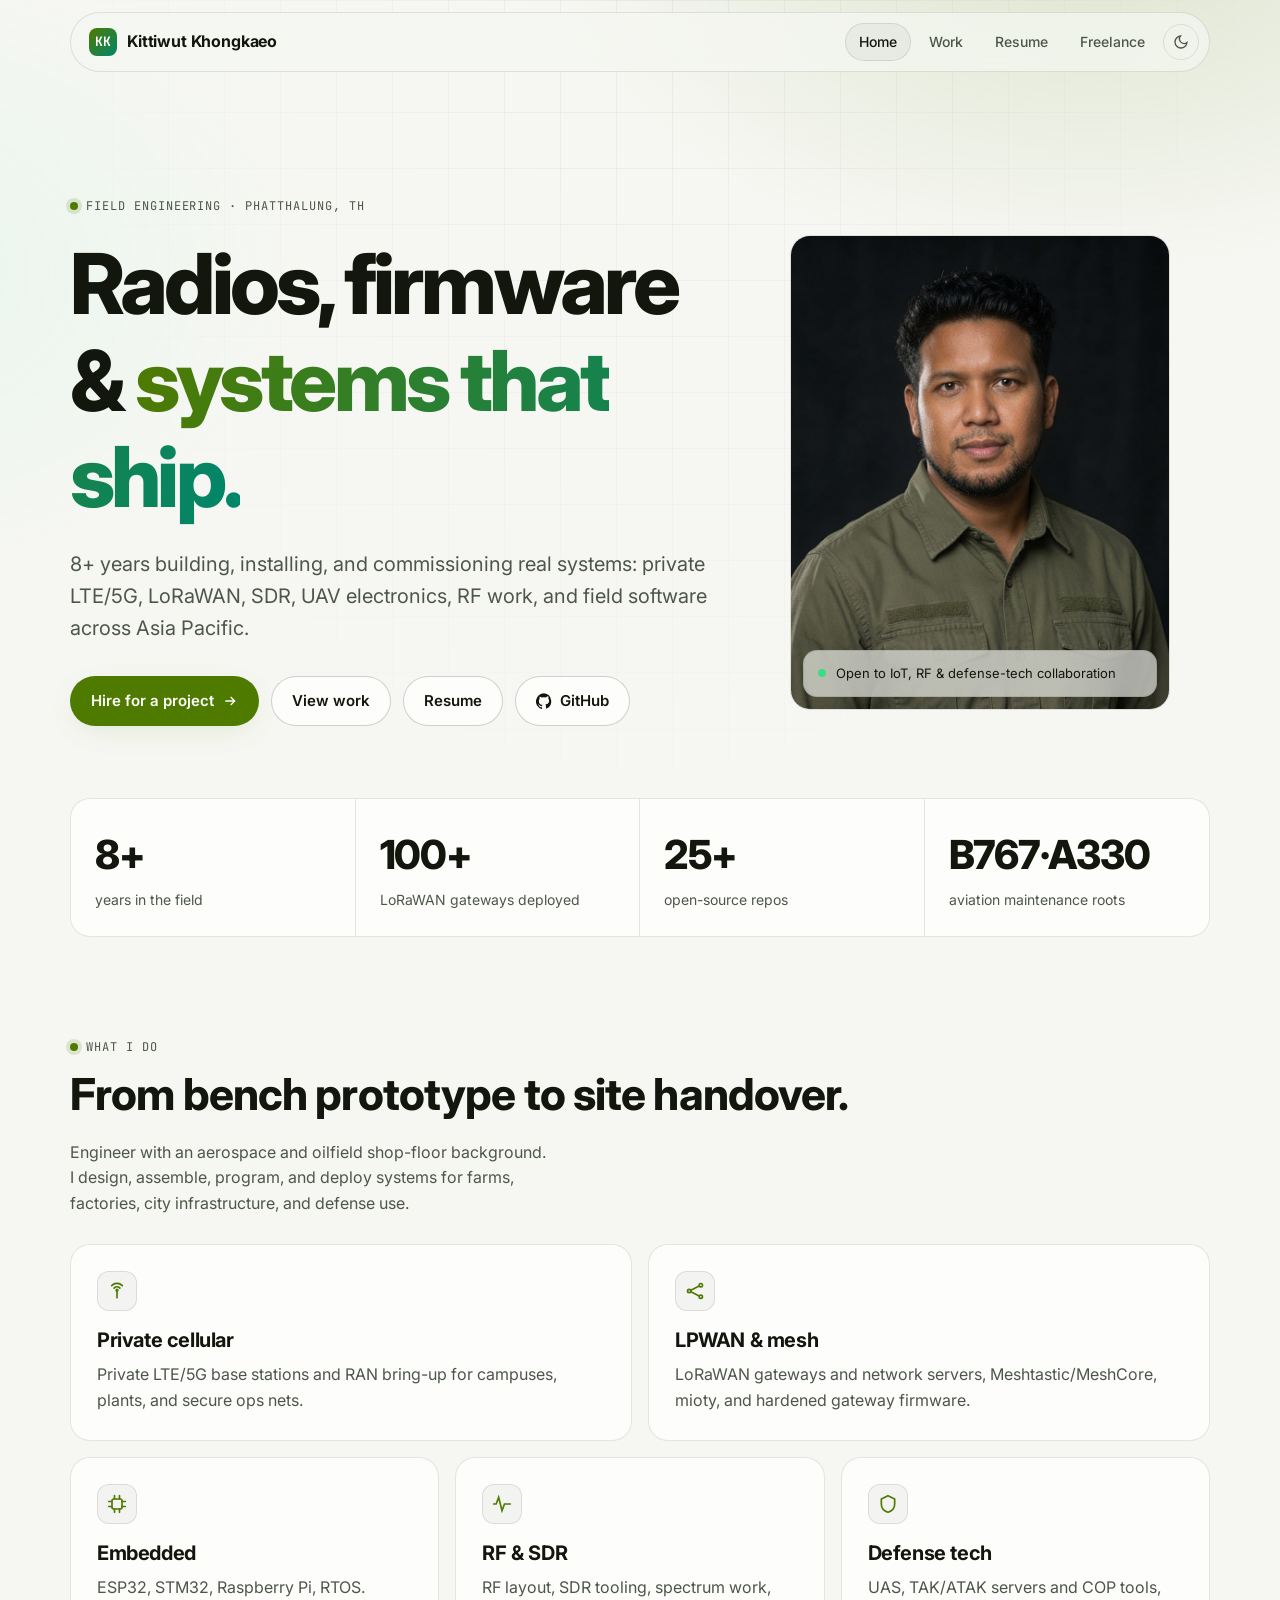
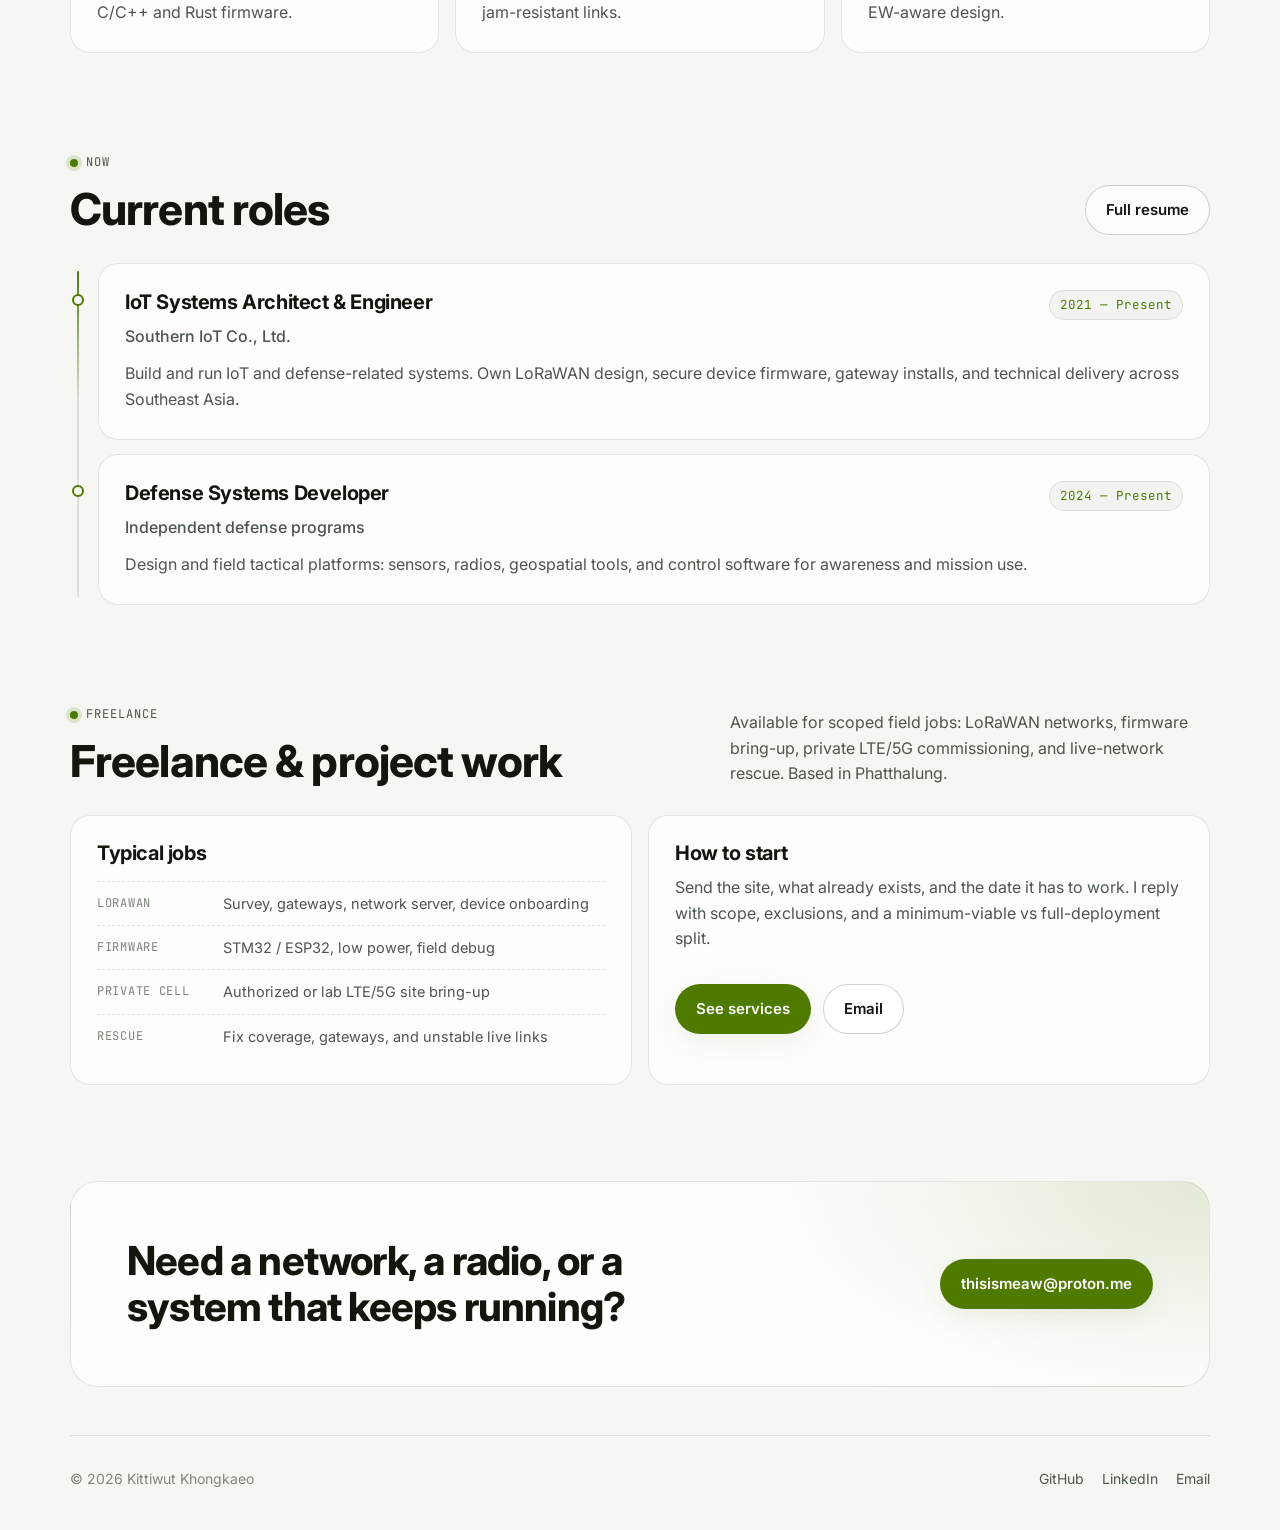
==== commit d0058f33: "Merge remote freelance page, Overwatch project and analytics into redesign Co-Authored-By: Claude Op" ====
--- a/index.html
+++ b/index.html
@@ -13,7 +13,7 @@
     <link rel="preconnect" href="https://fonts.googleapis.com" />
     <link rel="preconnect" href="https://fonts.gstatic.com" crossorigin />
     <link href="https://fonts.googleapis.com/css2?family=Inter:wght@400;500;600;700;800&family=JetBrains+Mono:wght@400;600&display=swap" rel="stylesheet" />
-    <link rel="stylesheet" href="assets/css/site.css" />
+    <link rel="stylesheet" href="assets/css/site.css?v=5" />
   </head>
   <body>
     <nav class="nav" aria-label="Main">
@@ -23,6 +23,7 @@
           <a href="index.html" aria-current="page">Home</a>
           <a href="portfolio.html">Work</a>
           <a href="resume.html">Resume</a>
+          <a href="services.html">Freelance</a>
           <button class="theme-toggle" type="button" aria-label="Toggle color theme">
             <svg viewBox="0 0 24 24" fill="none" stroke="currentColor" stroke-width="2" stroke-linecap="round"><path d="M21 12.8A9 9 0 1 1 11.2 3a7 7 0 0 0 9.8 9.8z"/></svg>
           </button>
@@ -41,8 +42,9 @@
               SDR, UAV electronics, RF work, and field software across Asia Pacific.
             </p>
             <div class="actions">
-              <a class="btn btn-primary" href="portfolio.html">View work
+              <a class="btn btn-primary" href="services.html">Hire for a project
                 <svg viewBox="0 0 24 24" fill="none" stroke="currentColor" stroke-width="2"><path d="M5 12h14M13 6l6 6-6 6"/></svg></a>
+              <a class="btn btn-ghost" href="portfolio.html">View work</a>
               <a class="btn btn-ghost" href="resume.html">Resume</a>
               <a class="btn btn-ghost" href="https://github.com/hereismeaw" target="_blank" rel="noreferrer">
                 <svg viewBox="0 0 24 24" fill="currentColor"><path d="M12 .5a12 12 0 0 0-3.8 23.4c.6.1.8-.3.8-.6v-2c-3.3.7-4-1.6-4-1.6-.6-1.4-1.4-1.8-1.4-1.8-1.1-.7.1-.7.1-.7 1.2.1 1.9 1.2 1.9 1.2 1 1.8 2.8 1.3 3.5 1 .1-.8.4-1.3.7-1.6-2.7-.3-5.5-1.3-5.5-5.9 0-1.3.5-2.4 1.2-3.2-.1-.3-.5-1.5.1-3.2 0 0 1-.3 3.3 1.2a11.5 11.5 0 0 1 6 0C17.3 4.7 18.3 5 18.3 5c.6 1.7.2 2.9.1 3.2.8.8 1.2 1.9 1.2 3.2 0 4.6-2.8 5.6-5.5 5.9.4.4.8 1.1.8 2.2v3.3c0 .3.2.7.8.6A12 12 0 0 0 12 .5z"/></svg>
@@ -123,6 +125,35 @@
         </div>
       </section>
 
+      <section class="section">
+        <div class="section-head reveal">
+          <div>
+            <span class="eyebrow">Freelance</span>
+            <h2>Freelance &amp; project work</h2>
+          </div>
+          <p class="muted">Available for scoped field jobs: LoRaWAN networks, firmware bring-up, private LTE/5G commissioning, and live-network rescue. Based in Phatthalung.</p>
+        </div>
+        <div class="bento">
+          <article class="card span-3 reveal">
+            <h3>Typical jobs</h3>
+            <ul class="kv">
+              <li><span>LoRaWAN</span><span>Survey, gateways, network server, device onboarding</span></li>
+              <li><span>Firmware</span><span>STM32 / ESP32, low power, field debug</span></li>
+              <li><span>Private cell</span><span>Authorized or lab LTE/5G site bring-up</span></li>
+              <li><span>Rescue</span><span>Fix coverage, gateways, and unstable live links</span></li>
+            </ul>
+          </article>
+          <article class="card span-3 reveal">
+            <h3>How to start</h3>
+            <p>Send the site, what already exists, and the date it has to work. I reply with scope, exclusions, and a minimum-viable vs full-deployment split.</p>
+            <div class="actions">
+              <a class="btn btn-primary" href="services.html">See services</a>
+              <a class="btn btn-ghost" href="mailto:thisismeaw@proton.me?subject=Project%20inquiry">Email</a>
+            </div>
+          </article>
+        </div>
+      </section>
+
       <section class="cta reveal">
         <h2>Need a network, a radio, or a system that keeps running?</h2>
         <a class="btn btn-primary" href="mailto:thisismeaw@proton.me">thisismeaw@proton.me</a>
@@ -138,5 +169,6 @@
       </footer>
     </main>
     <script src="assets/js/site.js" defer></script>
+    <!-- Cloudflare Web Analytics --><script type='module' src='https://static.cloudflareinsights.com/beacon.min.js' data-cf-beacon='{"token": "825c55b2adf44a6ba138a3e7b83cdfe3"}'></script><!-- End Cloudflare Web Analytics -->
   </body>
 </html>
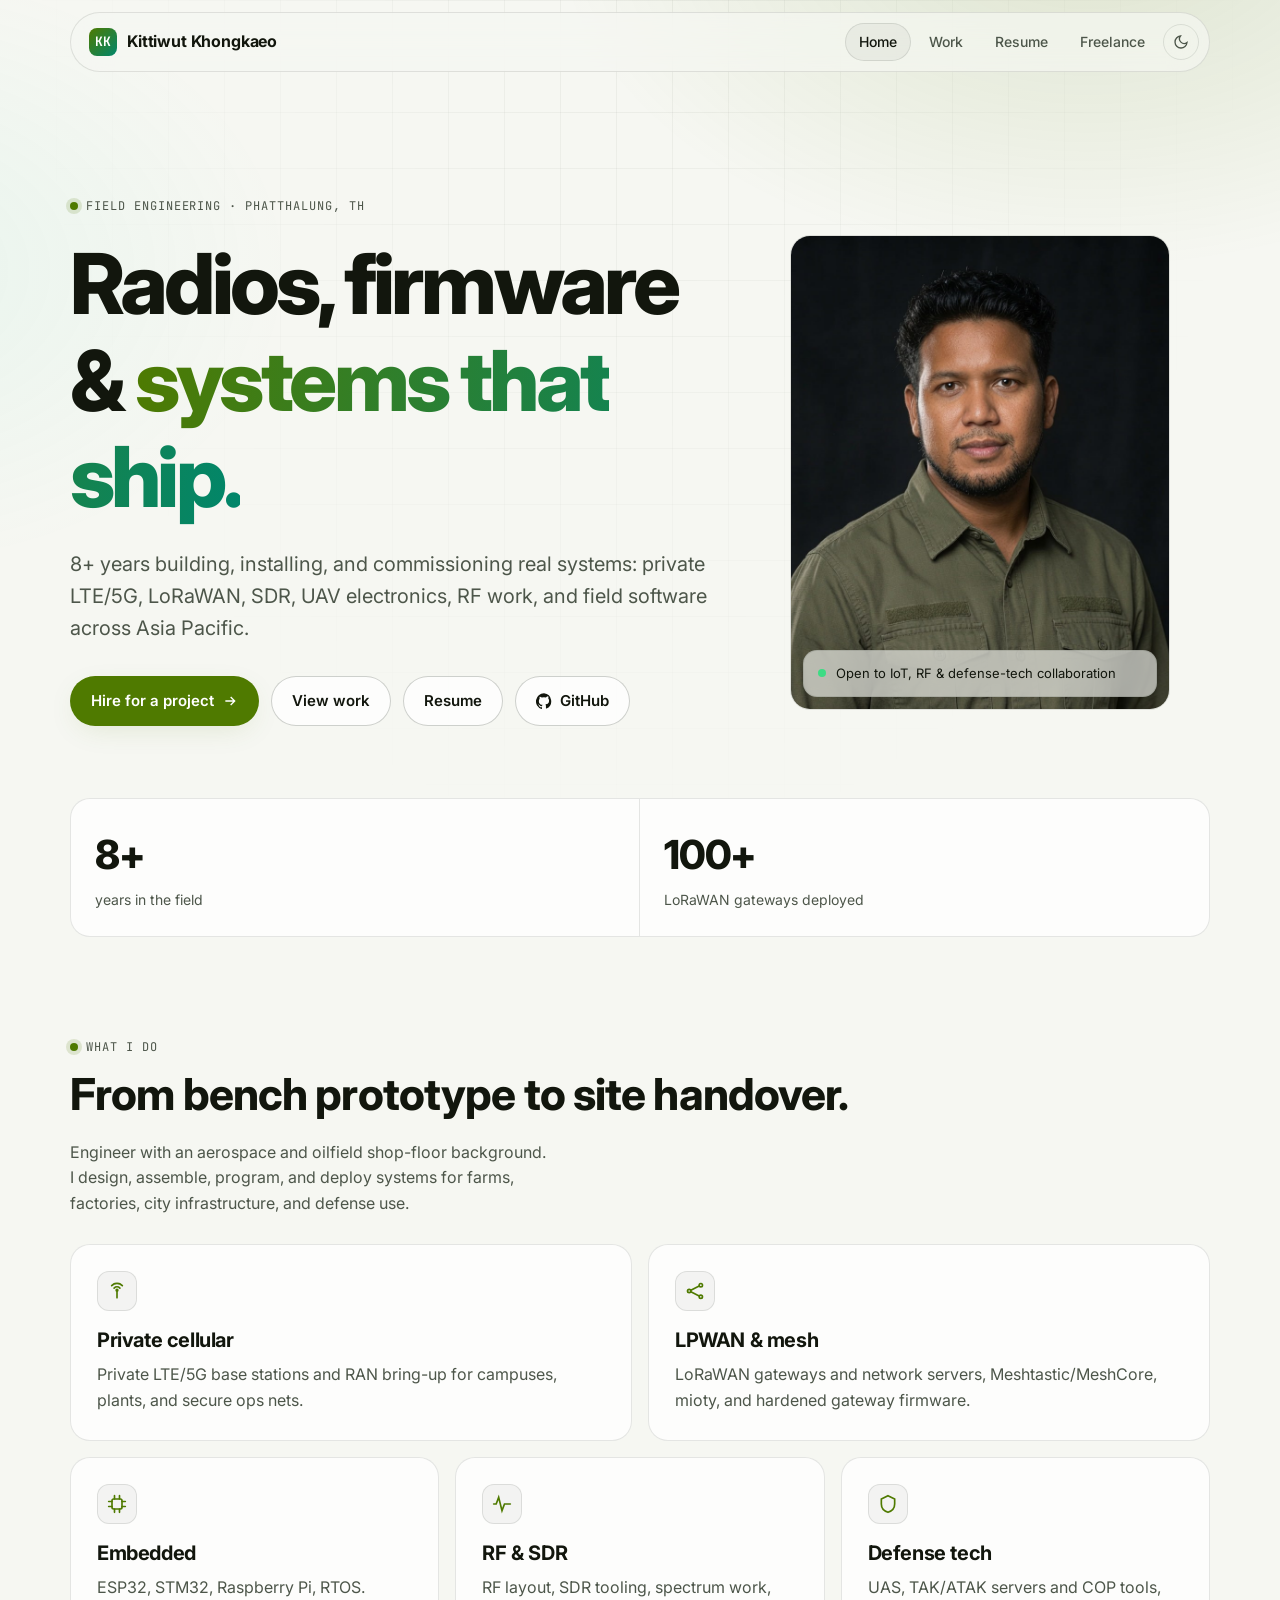
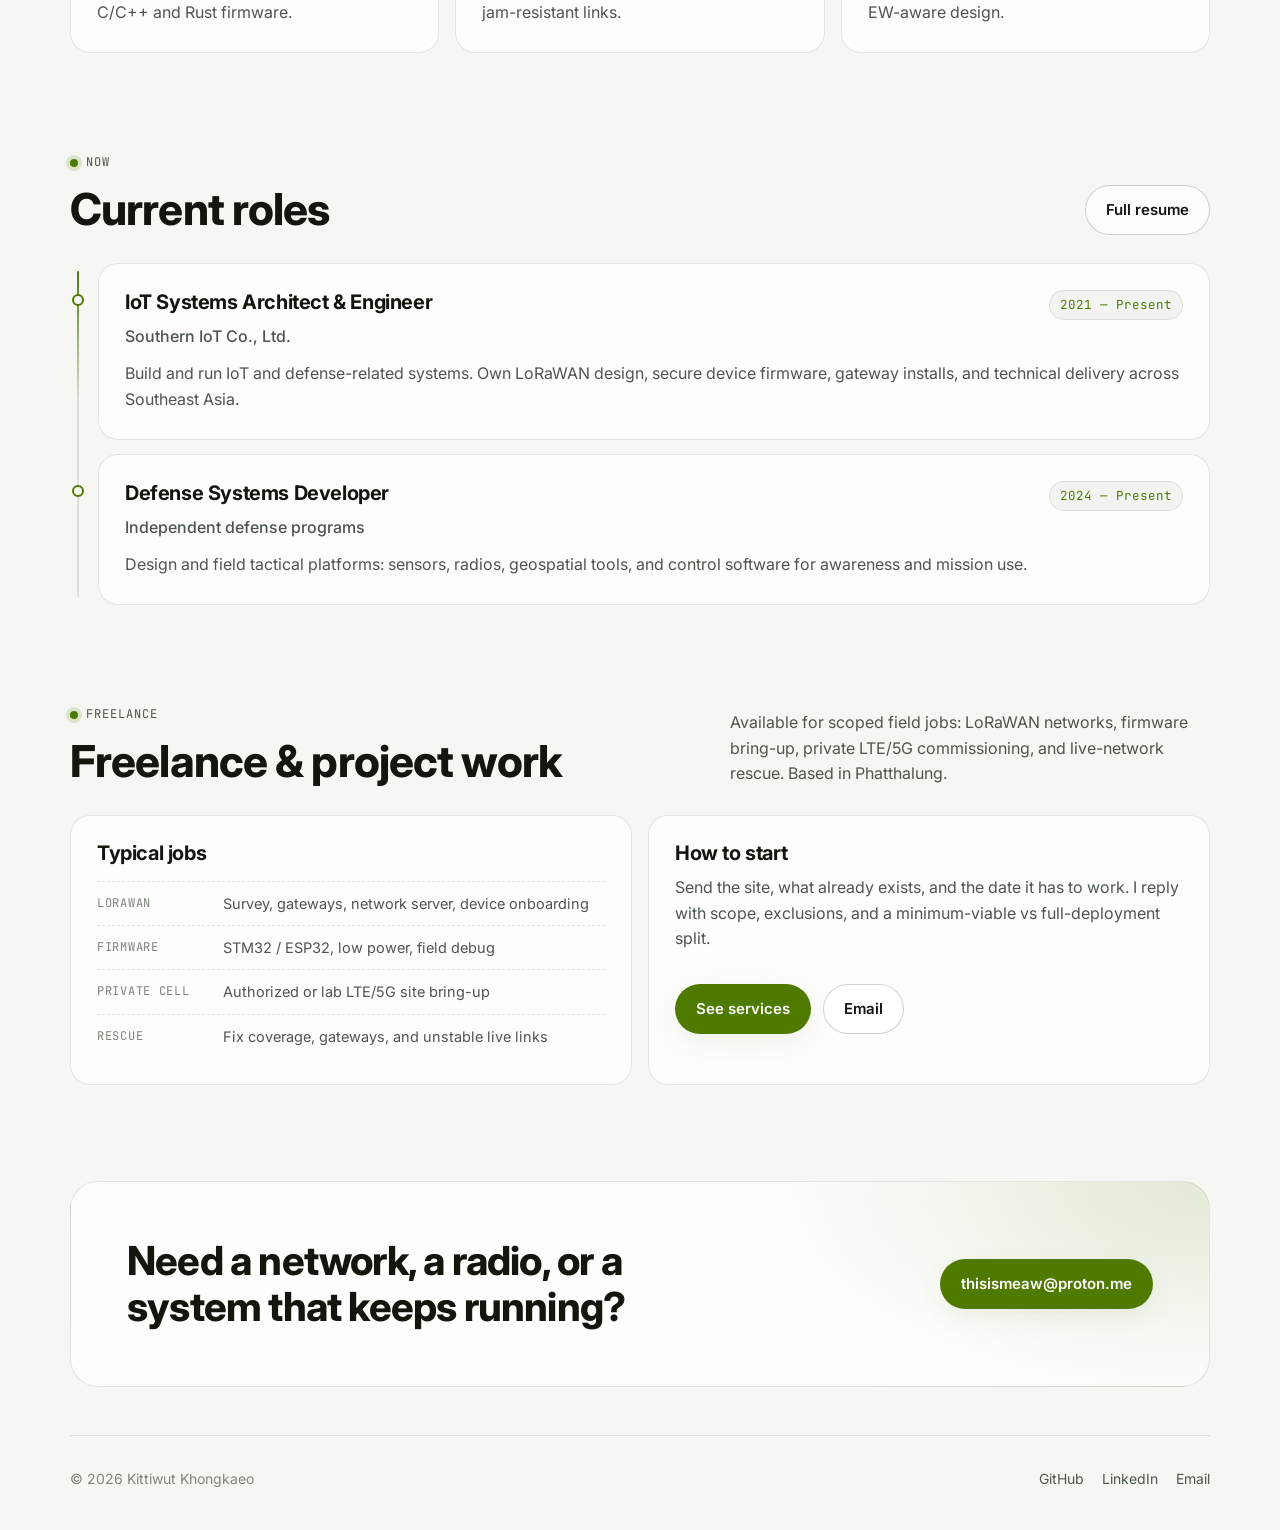
==== commit a8569c15: "Remove unverified stats, repo descriptions and project dates Co-Authored-By: Claude Opus 5.5 <norepl" ====
--- a/index.html
+++ b/index.html
@@ -13,7 +13,7 @@
     <link rel="preconnect" href="https://fonts.googleapis.com" />
     <link rel="preconnect" href="https://fonts.gstatic.com" crossorigin />
     <link href="https://fonts.googleapis.com/css2?family=Inter:wght@400;500;600;700;800&family=JetBrains+Mono:wght@400;600&display=swap" rel="stylesheet" />
-    <link rel="stylesheet" href="assets/css/site.css?v=5" />
+    <link rel="stylesheet" href="assets/css/site.css?v=6" />
   </head>
   <body>
     <nav class="nav" aria-label="Main">
@@ -58,11 +58,9 @@
         </div>
       </section>
 
-      <div class="stats reveal">
+      <div class="stats stats-2 reveal">
         <div class="stat"><b>8+</b><span>years in the field</span></div>
         <div class="stat"><b>100+</b><span>LoRaWAN gateways deployed</span></div>
-        <div class="stat"><b>25+</b><span>open-source repos</span></div>
-        <div class="stat"><b>B767·A330</b><span>aviation maintenance roots</span></div>
       </div>
 
       <section class="section">
--- a/assets/css/site.css
+++ b/assets/css/site.css
@@ -548,3 +548,7 @@
 .card p a, .kv a { color: var(--accent); text-decoration: none; border-bottom: 1px solid color-mix(in srgb, var(--accent) 35%, transparent); }
 .chips a { text-decoration: none; color: inherit; }
 .chips li:has(a):hover { border-color: var(--accent); color: var(--accent); }
+.stats.stats-2 { grid-template-columns: 1fr 1fr; }
+.stats.stats-2 .stat { border-bottom: 0; }
+.stats.stats-2 .stat:first-child { border-right: 1px solid var(--border); }
+.repo-top + .repo-meta { margin-top: auto; }
